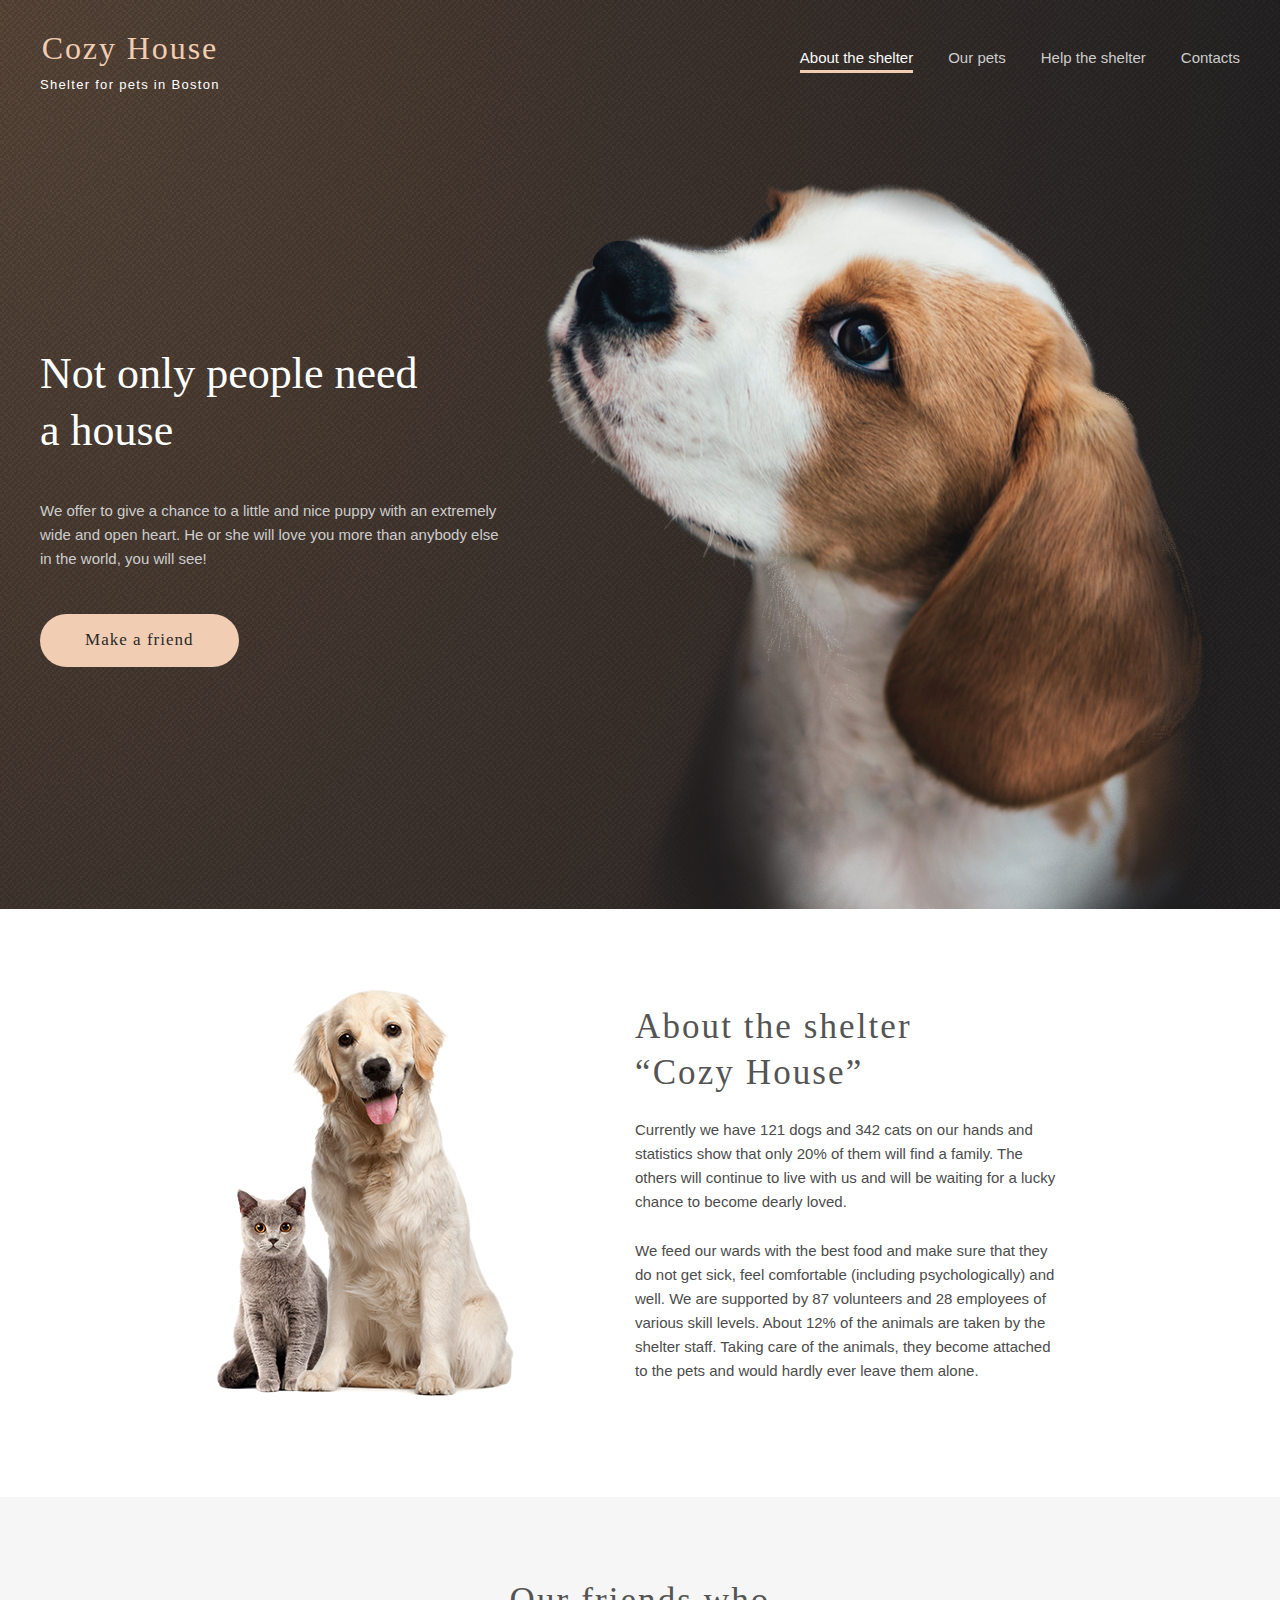
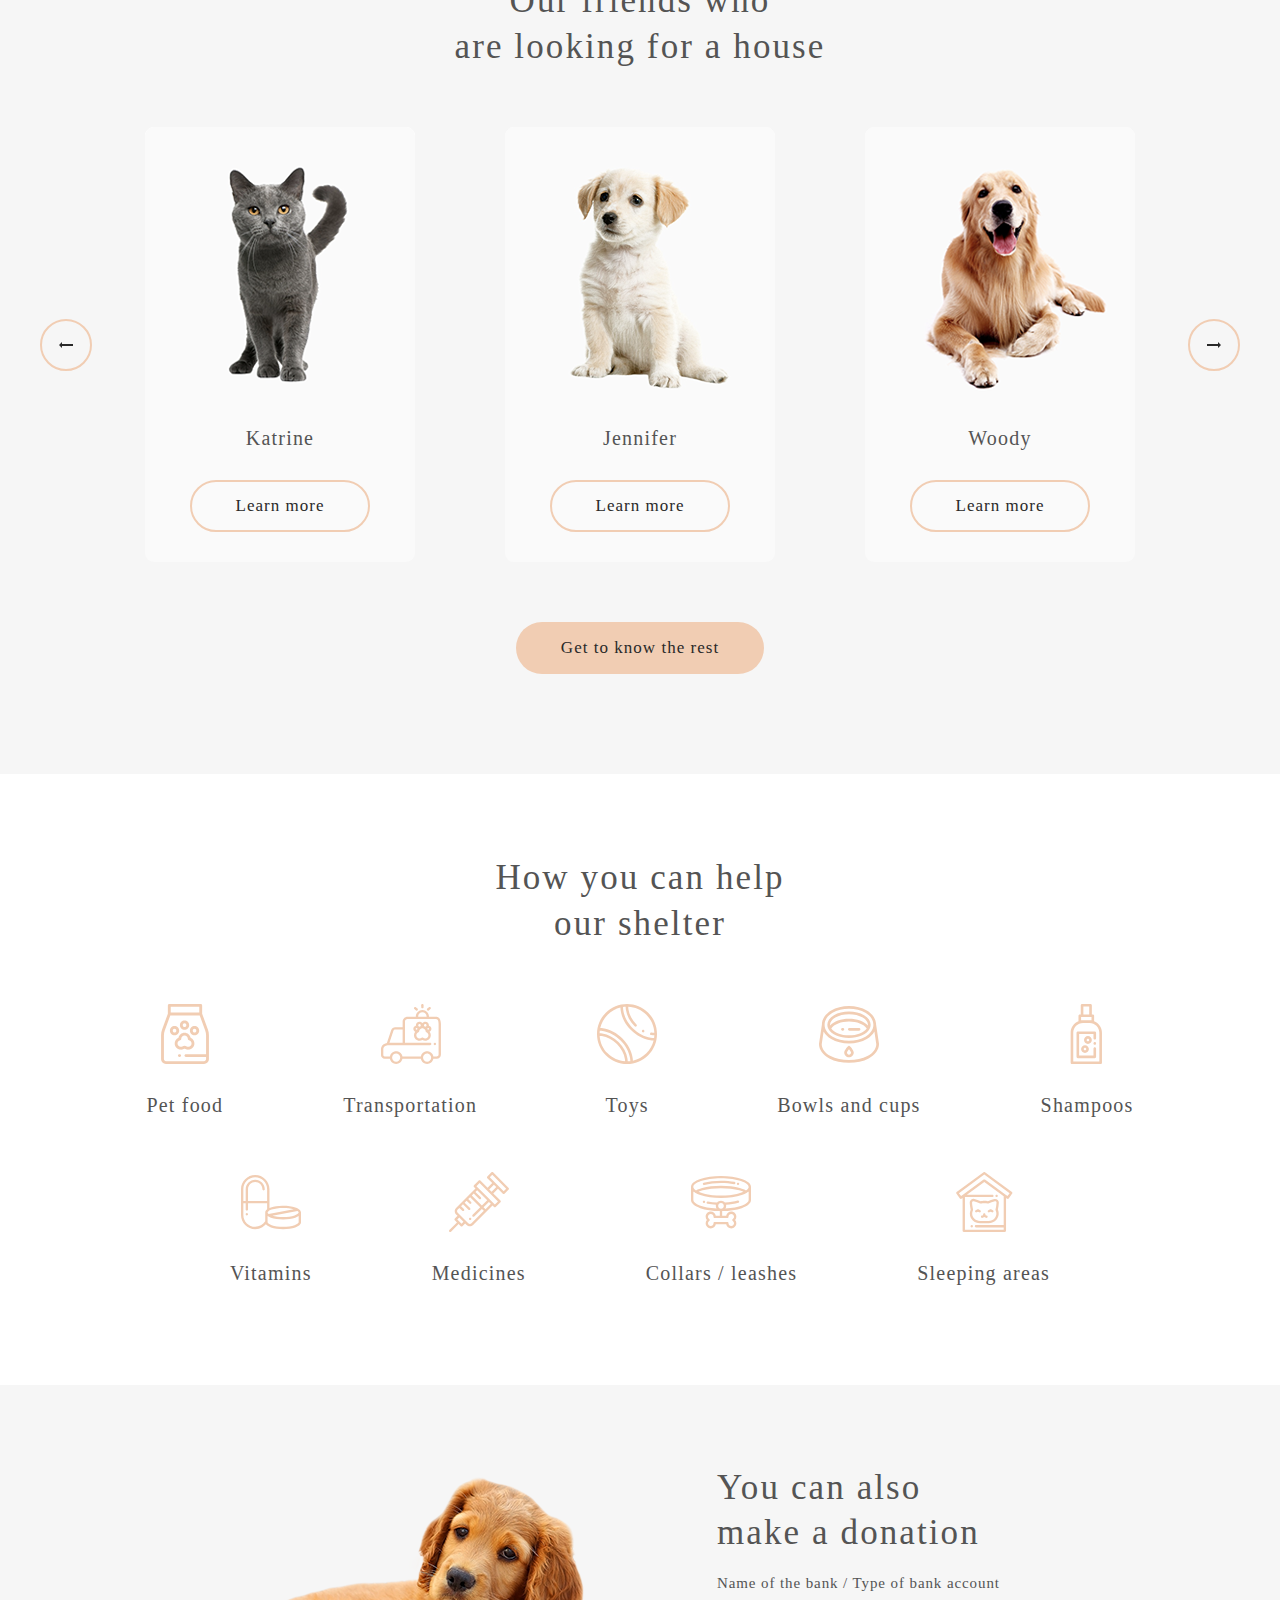
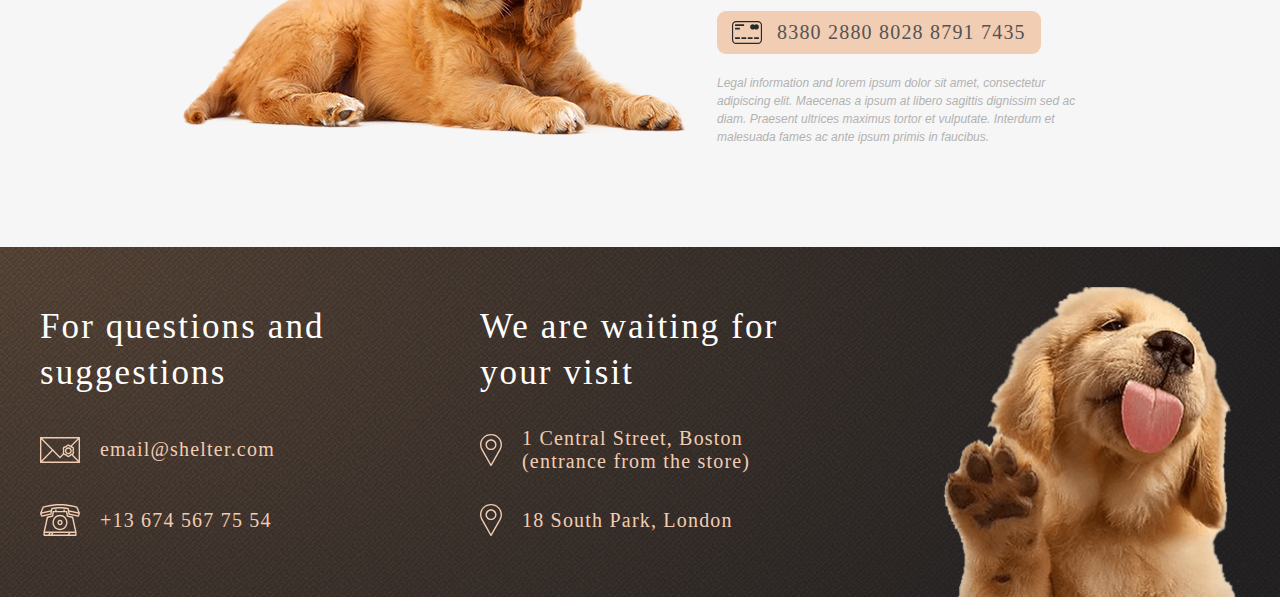
==== shelter/index.html @ cb7837c7 "feat: lay out main page" ====
<!DOCTYPE html>
<html lang="en">

<head>
  <meta charset="UTF-8">
  <meta http-equiv="X-UA-Compatible" content="IE=edge">
  <meta name="viewport" content="width=device-width, initial-scale=1.0">
  <title>Cozy House</title>
  <link rel="stylesheet" href="style.css">
</head>

<body>
  <div class="gradient-background">
    <header class="header">
      <div class="container header__container">
        <a href="#" class="logo">
          <span class="logo__wordmark">
            Cozy House
          </span>
          <span class="logo__tagline">
            Shelter for pets in Boston
          </span>
        </a>
        <div class="navigation">
          <ul class="navigation__list">
            <li class="navigation__item  navigation__item_selected">
              <a href="#" class="navigation__link">About the shelter</a>
            </li>
            <li class="navigation__item"><a href="#" class="navigation__link">Our pets</a></li>
            <li class="navigation__item"><a href="#" class="navigation__link">Help the shelter</a></li>
            <li class="navigation__item"><a href="#" class="navigation__link">Contacts</a></li>
          </ul>
        </div>
      </div>
    </header>

    <section class="not-only">
      <div class="container not-only__container">
        <div class="not-only__content">
          <h1 class="not-only__heading">
            Not only people need a house
          </h1>
          <p class="not-only__text">
            We offer to give a chance to a little and nice puppy with an extremely wide and open heart. He or she will
            love you more than anybody else in the world, you will see!
          </p>
          <a href="#" class="button-link button-link_colored not-only__button">Make a friend</a>
        </div>
        <img src="./assets/images/start-screen-puppy.png" alt="Cute puppy" class="not-only__image">
      </div>
    </section>
  </div>

  <section class="about">
    <div class="container about__container">
      <img src="./assets/images/about-pets.png" alt="Cat and Dog" class="about__image">
      <div class="about__content">
        <h2 class="about__heading">
          About the shelter “Cozy&nbsp;House”
        </h2>
        <p class="about__text">
          Currently we have 121 dogs and 342 cats on our hands and statistics show that only 20% of them will find a
          family. The others will continue to live with us and will be waiting for a lucky chance to become dearly
          loved.
        </p>
        <p class="about__text">
          We feed our wards with the best food and make sure that they do not get sick, feel comfortable (including
          psychologically) and well. We are supported by 87 volunteers and 28 employees of various skill levels. About
          12% of the animals are taken by the shelter staff. Taking care of the animals, they become attached to the
          pets and would hardly ever leave them alone.
        </p>
      </div>
    </div>
  </section>

  <section class="our-friends">
    <div class="container our-friends__container">
      <h2 class="our-friends__heading">
        Our friends who are&nbsp;looking for a house
      </h2>
      <div class="slider our-friends__slider">
        <button class="nav-button slider__button">
          <span class="nav-button__ico nav-button__ico_left-arrow"></span>
        </button>
        <div class="slider__cards-wrapper">
          <div class="ward-card slider__card">
            <img src="./assets/images/pets-katrine.png" alt="Katrine">
            <h4 class="ward-card__title">Katrine</h4>
            <a href="#" class="button-link button-link_bordered ward-card__button">Learn more</a>
          </div>
          <div class="ward-card slider__card">
            <img src="./assets/images/pets-jennifer.png" alt="Jennifer">
            <h4 class="ward-card__title">Jennifer</h4>
            <a href="#" class="button-link button-link_bordered ward-card__button">Learn more</a>
          </div>
          <div class="ward-card slider__card">
            <img src="./assets/images/pets-woody.png" alt="Woody">
            <h4 class="ward-card__title">Woody</h4>
            <a href="#" class="button-link button-link_bordered ward-card__button">Learn more</a>
          </div>
        </div>
        <button class="nav-button slider__button">
          <span class="nav-button__ico nav-button__ico_right-arrow"></span>
        </button>
      </div>
      <a href="#" class="button-link button-link_colored our-friends__button">Get to know the rest</a>
    </div>
  </section>

  <section class="help">
    <div class="container help__container">
      <h2 class="help__heading">
        How you can help our shelter
      </h2>
      <div class="help__cards-wrapper">
        <div class="help-card help__card">
          <img src="./assets/icons/icon-pet-food.svg" alt="Pet food" class="help-card__image">
          <h4 class="help-card__title">Pet food</h4>
        </div>
        <div class="help-card help__card">
          <img src="./assets/icons/icon-transportation.svg" alt="Transportation" class="help-card__image">
          <h4 class="help-card__title">Transportation</h4>
        </div>
        <div class="help-card help__card">
          <img src="./assets/icons/icon-toys.svg" alt="Toy" class="help-card__image">
          <h4 class="help-card__title">Toys</h4>
        </div>
        <div class="help-card help__card">
          <img src="./assets/icons/icon-bowls-and-cups.svg" alt="Bowl" class="help-card__image">
          <h4 class="help-card__title">Bowls and cups</h4>
        </div>
        <div class="help-card help__card">
          <img src="./assets/icons/icon-shampoos.svg" alt="Shampoo" class="help-card__image">
          <h4 class="help-card__title">Shampoos</h4>
        </div>
        <div class="help-card help__card">
          <img src="./assets/icons/icon-vitamins.svg" alt="Vitamins" class="help-card__image">
          <h4 class="help-card__title">Vitamins</h4>
        </div>
        <div class="help-card help__card">
          <img src="./assets/icons/icon-medicines.svg" alt="Medicines" class="help-card__image">
          <h4 class="help-card__title">Medicines</h4>
        </div>
        <div class="help-card help__card">
          <img src="./assets/icons/icon-collars-leashes.svg" alt="Collar" class="help-card__image">
          <h4 class="help-card__title">Collars / leashes</h4>
        </div>
        <div class="help-card help__card">
          <img src="./assets/icons/icon-sleeping-area.svg" alt="Doghouse" class="help-card__image">
          <h4 class="help-card__title">Sleeping areas</h4>
        </div>
      </div>
    </div>
  </section>

  <section class="in-addition">
    <div class="container in-addition__container">
      <img src="./assets/images/donation-dog.png" alt="Cute puppy" class="in-addition__image">
      <div class="in-addition__content">
        <h2 class="in-addition__heading">
          You can also make&nbsp;a&nbsp;donation
        </h2>
        <p class="in-addition__text">
          Name of the bank / Type of bank account
        </p>
        <div class="credit-card in-addition__card">
          <img src="./assets/icons/credit-card.svg" alt="Credit card" class="credit-card__icon">
          <span class="credit-card__number">8380 2880 8028 8791 7435</span>
        </div>
        <p class="in-addition__legal-info">
          Legal information and lorem ipsum dolor sit amet, consectetur adipiscing elit. Maecenas a ipsum at libero
          sagittis dignissim sed ac diam. Praesent ultrices maximus tortor et vulputate. Interdum et malesuada fames ac
          ante ipsum primis in faucibus.
        </p>
      </div>
    </div>
  </section>

  <footer class="footer gradient-background">
    <div class="container footer__container">
      <div class="footer__info">
        <h2 class="footer__heading">For questions and suggestions</h2>
        <a href="#" class="footer__link">
          <img src="./assets/icons/icon-email.svg" alt="Email" class="footer__icon">
          <span class="footer__link-text">
            email@shelter.com
          </span>
        </a>
        <a href="#" class="footer__link">
          <img src="./assets/icons/icon-phone.svg" alt="Phone" class="footer__icon">
          <span class="footer__link-text">
            +13 674 567 75 54
          </span>
        </a>
      </div>
      <div class="footer__info">
        <h2 class="footer__heading">We are waiting for your visit</h2>
        <a href="#" class="footer__link">
          <img src="./assets/icons/icon-marker.svg" alt="Marker" class="footer__icon">
          <span class="footer__link-text">
            1 Central Street, Boston (entrance from the store)
          </span>
        </a>
        <a href="#" class="footer__link">
          <img src="./assets/icons/icon-marker.svg" alt="Marker" class="footer__icon">
          <span class="footer__link-text">
            18 South Park, London
          </span>
        </a>
      </div>
      <img src="./assets/images/footer-puppy.png" alt="Cute puppy" class="footer__image">
    </div>
  </footer>
</body>

</html>
---- shelter/style.css ----
:root {
  --color-primary: #f1cdb3;
  --color-light-l: #f6f6f6;
  --color-light-s: #fafafa;
  --color-light-xl: #ffffff;
  --color-dark-s: #cdcdcd;
  --color-dark-m: #b2b2b2;
  --color-dark-l: #545454;
  --color-dark-xl: #4c4c4c;
  --color-dark-3xl: #292929;
}

body {
  margin: 0;
  font-family: 'Arial', sans-serif;
}

h1,
h2,
h4 {
  font-family: 'Georgia', serif;
  font-weight: 400;
}

h1 {
  font-size: 44px;
  line-height: 57.2px;
}

h2 {
  font-size: 35px;
  color: var(--color-dark-l);
  letter-spacing: 0.06em;
  line-height: 130%;
}

h4 {
  font-size: 20px;
  line-height: 23px;
  letter-spacing: 0.06em;
  color: var(--color-dark-l);
}

p {
  font-size: 15px;
  line-height: 24px;
}

.container {
  max-width: 1200px;
  margin: 0 auto;
  box-sizing: border-box;
}

.button-link {
  box-sizing: border-box;
  display: inline-block;
  padding: 15px 45px;
  font-family: 'Georgia', serif;
  font-size: 17px;
  letter-spacing: 0.06em;
  line-height: 130%;
  color: var(--color-dark-3xl);
  text-decoration: none;
  border-radius: 100px;
}

.button-link_colored {
  background-color: var(--color-primary);
}

.button-link_bordered {
  padding: 13px 43px;
  border: 2px solid var(--color-primary);
}

.nav-button {
  box-sizing: border-box;
  padding: 9px;
  background-color: transparent;
  border: 2px solid var(--color-primary);
  border-radius: 50%;
}

.nav-button__ico {
  display: block;
  width: 30px;
  height: 30px;
  background-repeat: no-repeat;
  background-position: center;
}

.nav-button__ico_left-arrow {
  background-image: url(./assets/icons/Arrow-left.svg);
}

.nav-button__ico_right-arrow {
  background-image: url(./assets/icons/Arrow-right.svg);
}

.gradient-background {
  background: url(./assets/images/noise_transparent@2x.png),
    radial-gradient(100% 215.42% at 0% 0%, #5b483a 0%, #262425 100%), #211f20;
}

/* Header */

.header {
  padding: 30px 0;
}

.header__container {
  display: flex;
  justify-content: space-between;
}

.logo {
  display: flex;
  flex-direction: column;
  align-items: center;
  text-decoration: none;
}

.logo__wordmark {
  font-family: 'Georgia', serif;
  font-size: 32px;
  color: var(--color-primary);
  letter-spacing: 0.06em;
}

.logo__tagline {
  margin-top: 10px;
  font-size: 13px;
  color: var(--color-light-xl);
  letter-spacing: 0.1em;
}

.navigation {
  font-size: 15px;
}

.navigation__list {
  display: flex;
  padding: 0;
  list-style-type: none;
}

.navigation__item {
  padding: 4px 0;
  color: var(--color-dark-s);
}

.navigation__item_selected {
  color: var(--color-light-s);
  border-bottom: 3px solid var(--color-primary);
}

.navigation__item:not(:first-child) {
  margin-left: 35px;
}

.navigation__link {
  color: inherit;
  text-decoration: none;
}

/* Not only section */

.not-only {
  padding-top: 59px;
}

.not-only__container {
  display: flex;
  justify-content: space-between;
  /* align-items: center; */
}

.not-only__heading {
  max-width: 400px;
  margin-top: 164px;
  margin-bottom: 40px;
  color: var(--color-light-xl);
}

.not-only__text {
  max-width: 460px;
  color: var(--color-dark-s);
}

.not-only__button {
  margin-top: 28px;
}

/* About section */

.about {
  padding: 80px 0 89px;
}

.about__container {
  display: flex;
  justify-content: space-between;
  /* align-items: center; */
  padding: 0 175px;
}

.about__image {
  max-height: 408px;
}

.about__content {
  max-width: 430px;
}

.about__heading {
  margin-top: 15px;
  margin-bottom: 23px;
}

.about__text {
  margin: 23px 0 25px;
  color: var(--color-dark-xl);
}

/* Our friends section */

.our-friends {
  padding: 52px 0 100px;
  background-color: var(--color-light-l);
}

.our-friends__container {
  display: flex;
  flex-direction: column;
  align-items: center;
}

.our-friends__heading {
  max-width: 400px;
  text-align: center;
}

.our-friends__slider {
  align-self: stretch;
  margin-top: 29px;
}

.our-friends__button {
  margin-top: 60px;
}

.slider {
  display: flex;
  justify-content: space-between;
  align-items: center;
}

.slider__cards-wrapper {
  display: flex;
  justify-content: space-between;
  width: 85%;
  max-width: 990px;
}

.ward-card {
  display: flex;
  flex-direction: column;
  align-items: center;
  padding-bottom: 30px;
  background-color: var(--color-light-s);
  border-radius: 9px;
}

.ward-card__title {
  margin: 30px 0;
}

/* Help section */

.help {
  padding: 52px 0 59px;
}

.help__container {
  display: flex;
  flex-direction: column;
  align-items: center;
}

.help__heading {
  max-width: 350px;
  text-align: center;
}

.help__cards-wrapper {
  display: flex;
  flex-wrap: wrap;
  justify-content: center;
  margin-top: 15px;
}

.help__card {
  margin: 14px 60px;
}

.help-card {
  display: flex;
  flex-direction: column;
  align-items: center;
}

.help-card__title {
  margin-top: 30px;
}

/* In addition section */

.in-addition {
  padding: 70px 0 89px;
  background-color: var(--color-light-l);
}

.in-addition__container {
  display: flex;
  justify-content: space-between;
  align-items: center;
  justify-content: center;
  /* padding: 0 150px; */
}

.in-addition__content {
  max-width: 380px;
  margin-left: 29px;
}

.in-addition__heading {
  margin-top: 10px;
  margin-bottom: 19px;
}

.in-addition__text {
  font-family: 'Georgia', serif;
  line-height: 110%;
  letter-spacing: 0.06em;
  color: var(--color-dark-l);
}

.in-addition__card {
  margin-top: 5px;
}

.in-addition__legal-info {
  margin-top: 20px;
  font-style: italic;
  font-size: 12px;
  line-height: 18px; /* or 150% */
  color: var(--color-dark-m);
}

.credit-card {
  display: inline-flex;
  padding: 10px 15px;
  border-radius: 9px;
  background-color: var(--color-primary);
}

.credit-card__number {
  margin-left: 15px;
  font-family: 'Georgia', serif;
  font-size: 20px;
  line-height: 115%;
  letter-spacing: 0.06em;
  color: var(--color-dark-l);
}

/* Footer */

.footer {
  padding-top: 40px;
}

.footer__container {
  display: flex;
  justify-content: space-between;
}

.footer__info {
  display: flex;
  flex-direction: column;
  justify-content: space-between;
  margin-top: 17px;
  max-width: 300px;
  height: 232px;
}

.footer__heading {
  margin-top: 0px;
  margin-bottom: 0px;
  color: var(--color-light-xl);
}

.footer__link {
  display: flex;
  align-items: center;
  text-decoration: none;
}

.footer__link-text {
  margin-left: 20px;
  font-family: 'Georgia', serif;
  font-size: 20px;
  line-height: 115%;
  letter-spacing: 0.06em;
  color: var(--color-primary);
}

.footer__image {
  margin-left: 20px;
}
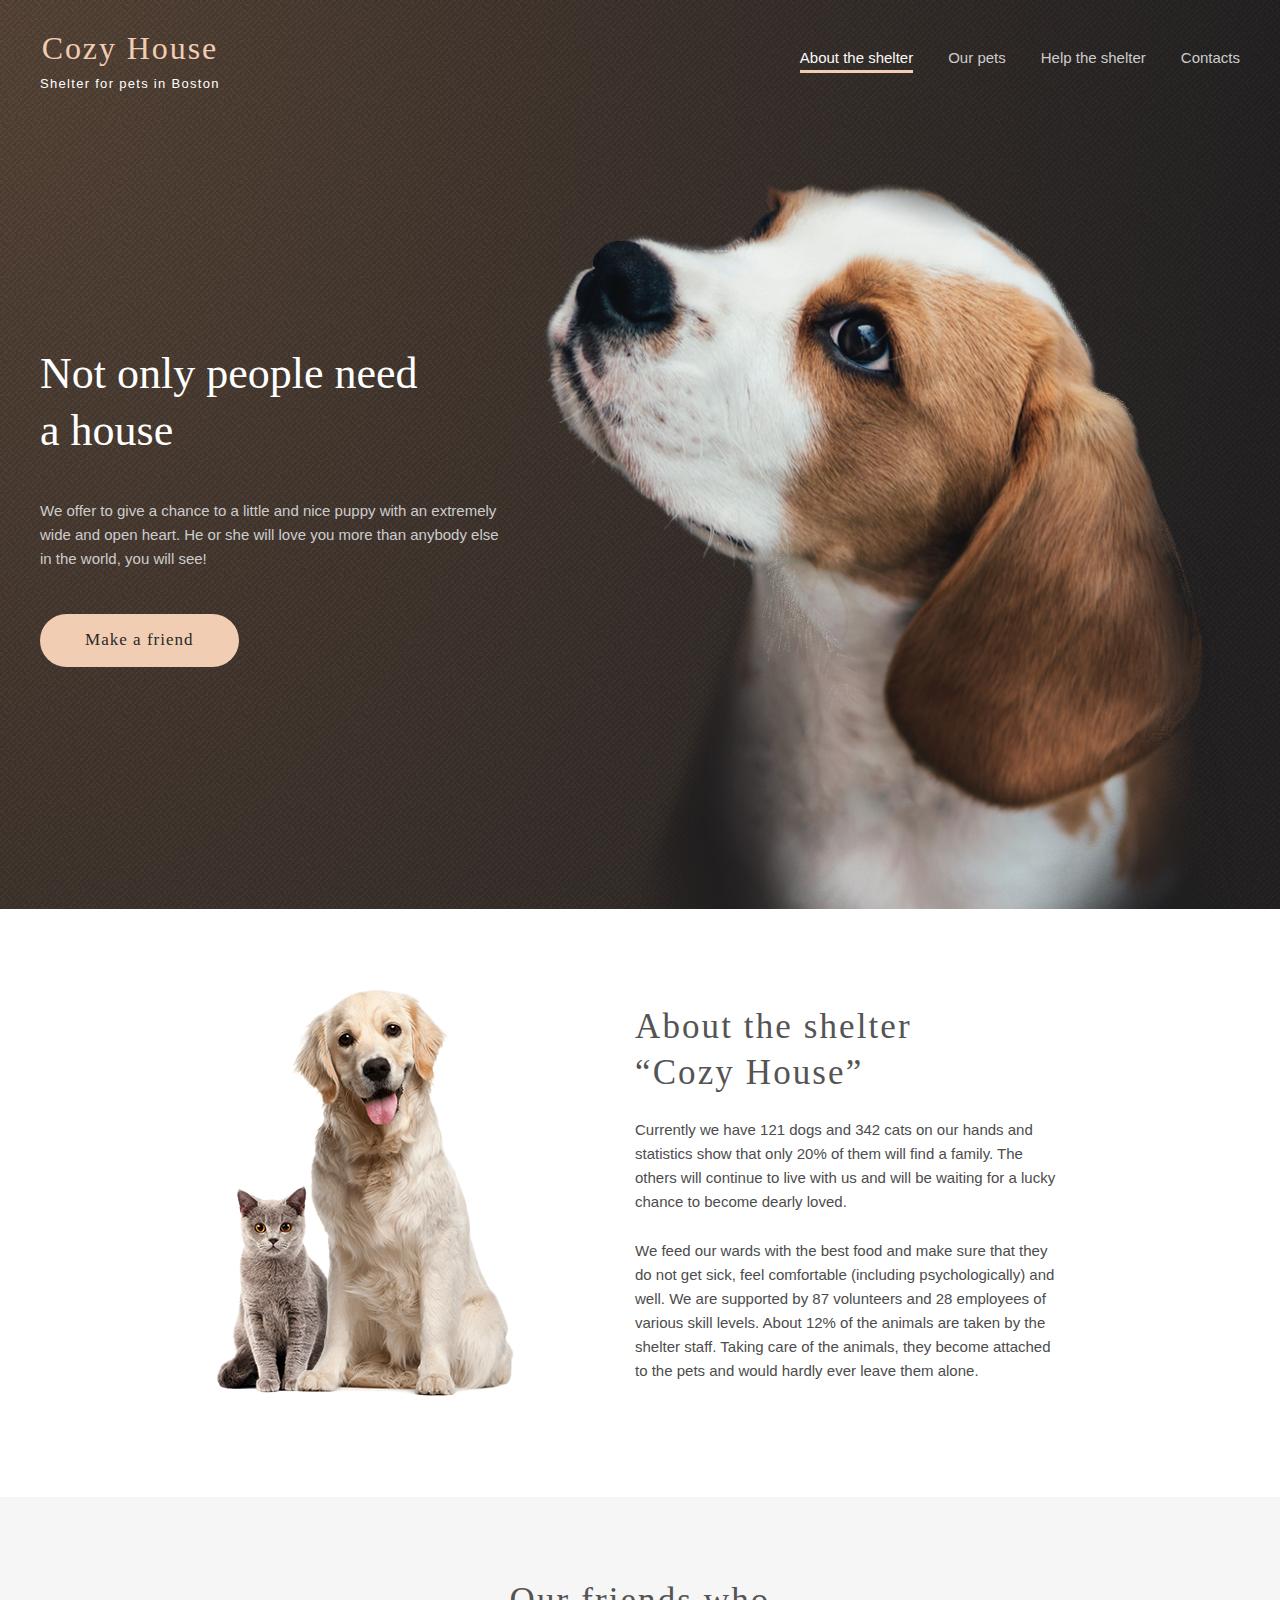
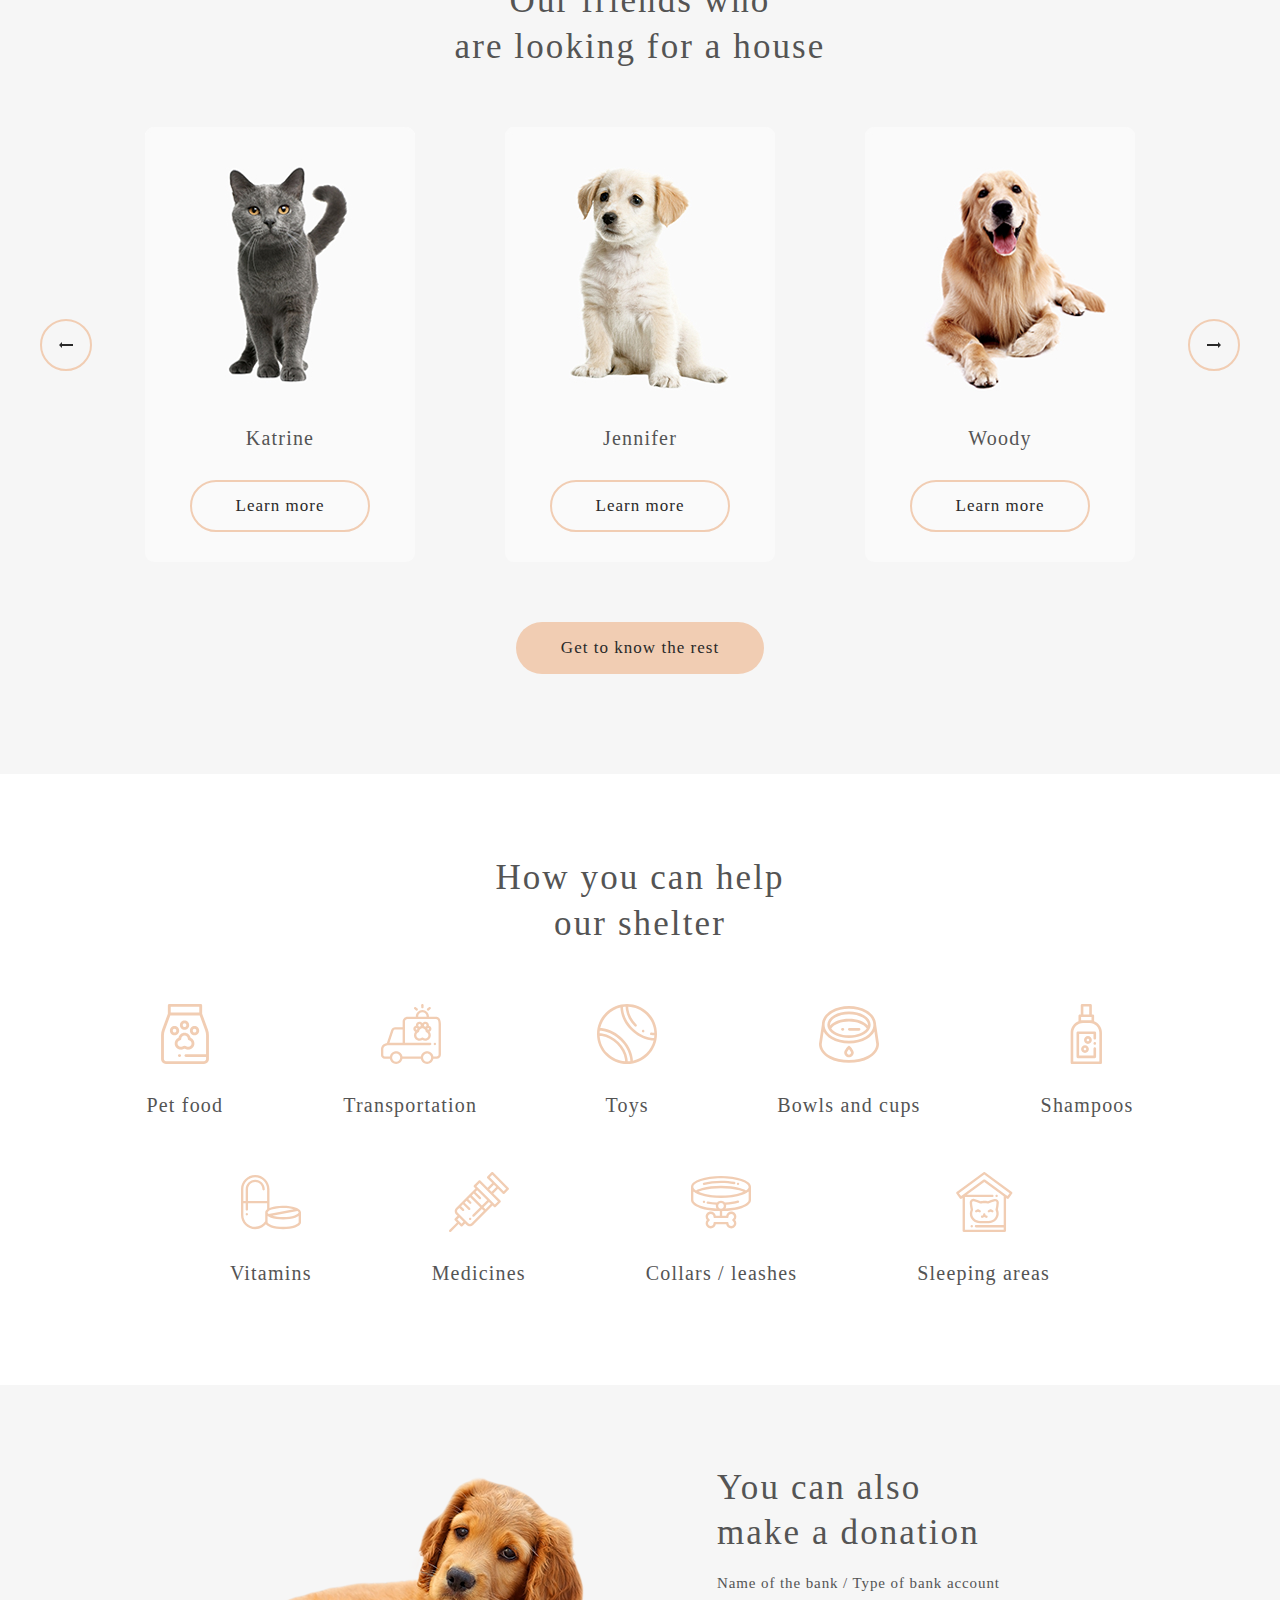
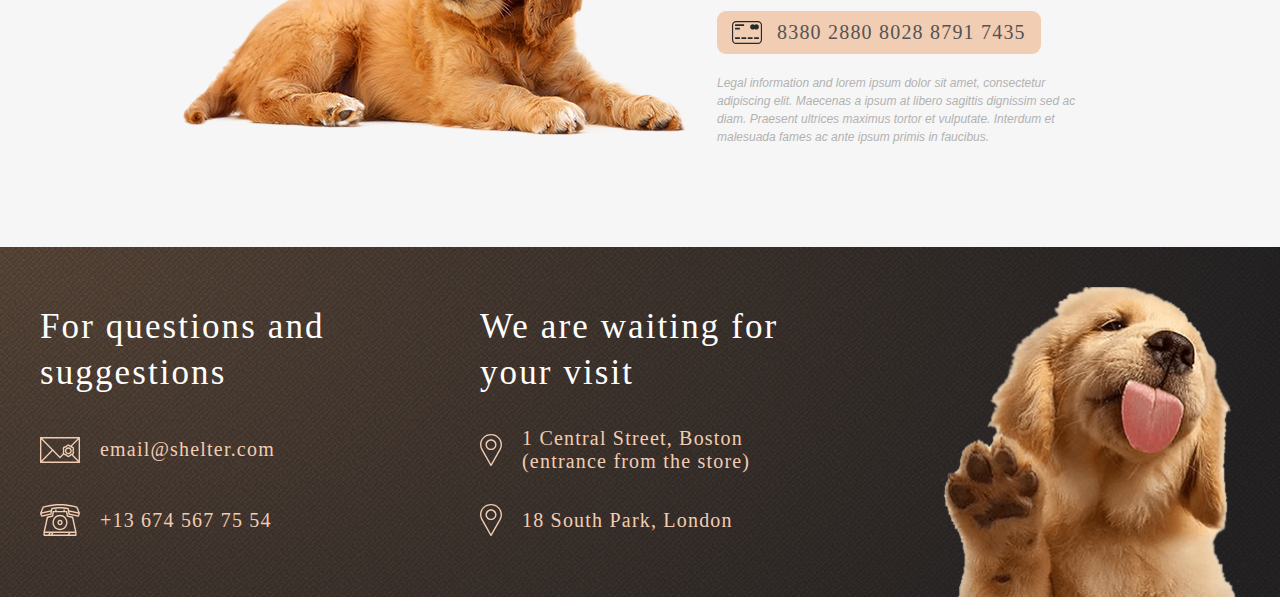
==== commit 6afee390: "feat: lay out pets page" ====
--- a/shelter/index.html
+++ b/shelter/index.html
@@ -23,7 +23,7 @@
         </a>
         <div class="navigation">
           <ul class="navigation__list">
-            <li class="navigation__item  navigation__item_selected">
+            <li class="navigation__item navigation__item_selected">
               <a href="#" class="navigation__link">About the shelter</a>
             </li>
             <li class="navigation__item"><a href="#" class="navigation__link">Our pets</a></li>
@@ -84,17 +84,17 @@
         </button>
         <div class="slider__cards-wrapper">
           <div class="ward-card slider__card">
-            <img src="./assets/images/pets-katrine.png" alt="Katrine">
+            <img src="./assets/images/pets-katrine.jpg" alt="Katrine">
             <h4 class="ward-card__title">Katrine</h4>
             <a href="#" class="button-link button-link_bordered ward-card__button">Learn more</a>
           </div>
           <div class="ward-card slider__card">
-            <img src="./assets/images/pets-jennifer.png" alt="Jennifer">
+            <img src="./assets/images/pets-jennifer.jpg" alt="Jennifer">
             <h4 class="ward-card__title">Jennifer</h4>
             <a href="#" class="button-link button-link_bordered ward-card__button">Learn more</a>
           </div>
           <div class="ward-card slider__card">
-            <img src="./assets/images/pets-woody.png" alt="Woody">
+            <img src="./assets/images/pets-woody.jpg" alt="Woody">
             <h4 class="ward-card__title">Woody</h4>
             <a href="#" class="button-link button-link_bordered ward-card__button">Learn more</a>
           </div>
--- a/shelter/style.css
+++ b/shelter/style.css
@@ -76,10 +76,22 @@
 
 .nav-button {
   box-sizing: border-box;
-  padding: 9px;
+  display: flex;
+  align-items: center;
+  justify-content: center;
+  width: 52px;
+  height: 52px;
+  font-family: 'Georgia', serif;
+  font-size: 20px;
+  color: var(--color-dark-3xl);
   background-color: transparent;
   border: 2px solid var(--color-primary);
   border-radius: 50%;
+}
+
+.nav-button_disabled {
+  color: var(--color-dark-s);
+  border-color: var(--color-dark-s);
 }
 
 .nav-button__ico {
@@ -119,24 +131,41 @@
   flex-direction: column;
   align-items: center;
   text-decoration: none;
+
+  --color-wordmark: var(--color-primary);
+  --color-tagline: var(--color-light-xl);
+}
+
+.logo_dark {
+  --color-wordmark: var(--color-dark-l);
+  --color-tagline: var(--color-dark-3xl);
 }
 
 .logo__wordmark {
   font-family: 'Georgia', serif;
   font-size: 32px;
-  color: var(--color-primary);
+  color: var(--color-wordmark);
   letter-spacing: 0.06em;
 }
 
 .logo__tagline {
-  margin-top: 10px;
+  margin-top: 9px;
   font-size: 13px;
-  color: var(--color-light-xl);
+  color: var(--color-tagline);
   letter-spacing: 0.1em;
 }
 
 .navigation {
   font-size: 15px;
+  --color-link: var(--color-dark-s);
+  --color-selected: var(--color-light-s);
+  --color-border: var(--color-primary);
+}
+
+.navigation_dark {
+  --color-link: var(--color-dark-l);
+  --color-selected: var(--color-dark-3xl);
+  --color-border: var(--color-primary);
 }
 
 .navigation__list {
@@ -147,12 +176,12 @@
 
 .navigation__item {
   padding: 4px 0;
-  color: var(--color-dark-s);
+  color: var(--color-link);
 }
 
 .navigation__item_selected {
-  color: var(--color-light-s);
-  border-bottom: 3px solid var(--color-primary);
+  color: var(--color-selected);
+  border-bottom: 3px solid var(--color-border);
 }
 
 .navigation__item:not(:first-child) {
@@ -167,7 +196,7 @@
 /* Not only section */
 
 .not-only {
-  padding-top: 59px;
+  padding-top: 60px;
 }
 
 .not-only__container {
@@ -246,6 +275,10 @@
   margin-top: 29px;
 }
 
+.our-friends__pagination {
+  margin-top: 29px;
+}
+
 .our-friends__button {
   margin-top: 60px;
 }
@@ -261,6 +294,46 @@
   justify-content: space-between;
   width: 85%;
   max-width: 990px;
+}
+
+.pagination {
+  display: flex;
+  flex-direction: column;
+  justify-content: space-between;
+  align-items: center;
+}
+
+.pagination__cards-wrapper {
+  display: flex;
+  flex-wrap: wrap;
+  justify-content: space-between;
+}
+
+.pagination__card {
+  margin-bottom: 30px;
+}
+
+.pagination__navigation {
+  display: flex;
+  align-items: center;
+  margin-top: 30px;
+}
+
+.pagination__button {
+  margin: 0 10px;
+}
+
+.pagination__page-number {
+  display: flex;
+  align-items: center;
+  justify-content: center;
+  margin: 0 10px;
+  width: 52px;
+  height: 52px;
+  font-family: 'Georgia', serif;
+  font-size: 20px;
+  background-color: var(--color-primary);
+  border-radius: 50%;
 }
 
 .ward-card {
@@ -270,6 +343,7 @@
   padding-bottom: 30px;
   background-color: var(--color-light-s);
   border-radius: 9px;
+  overflow: hidden;
 }
 
 .ward-card__title {
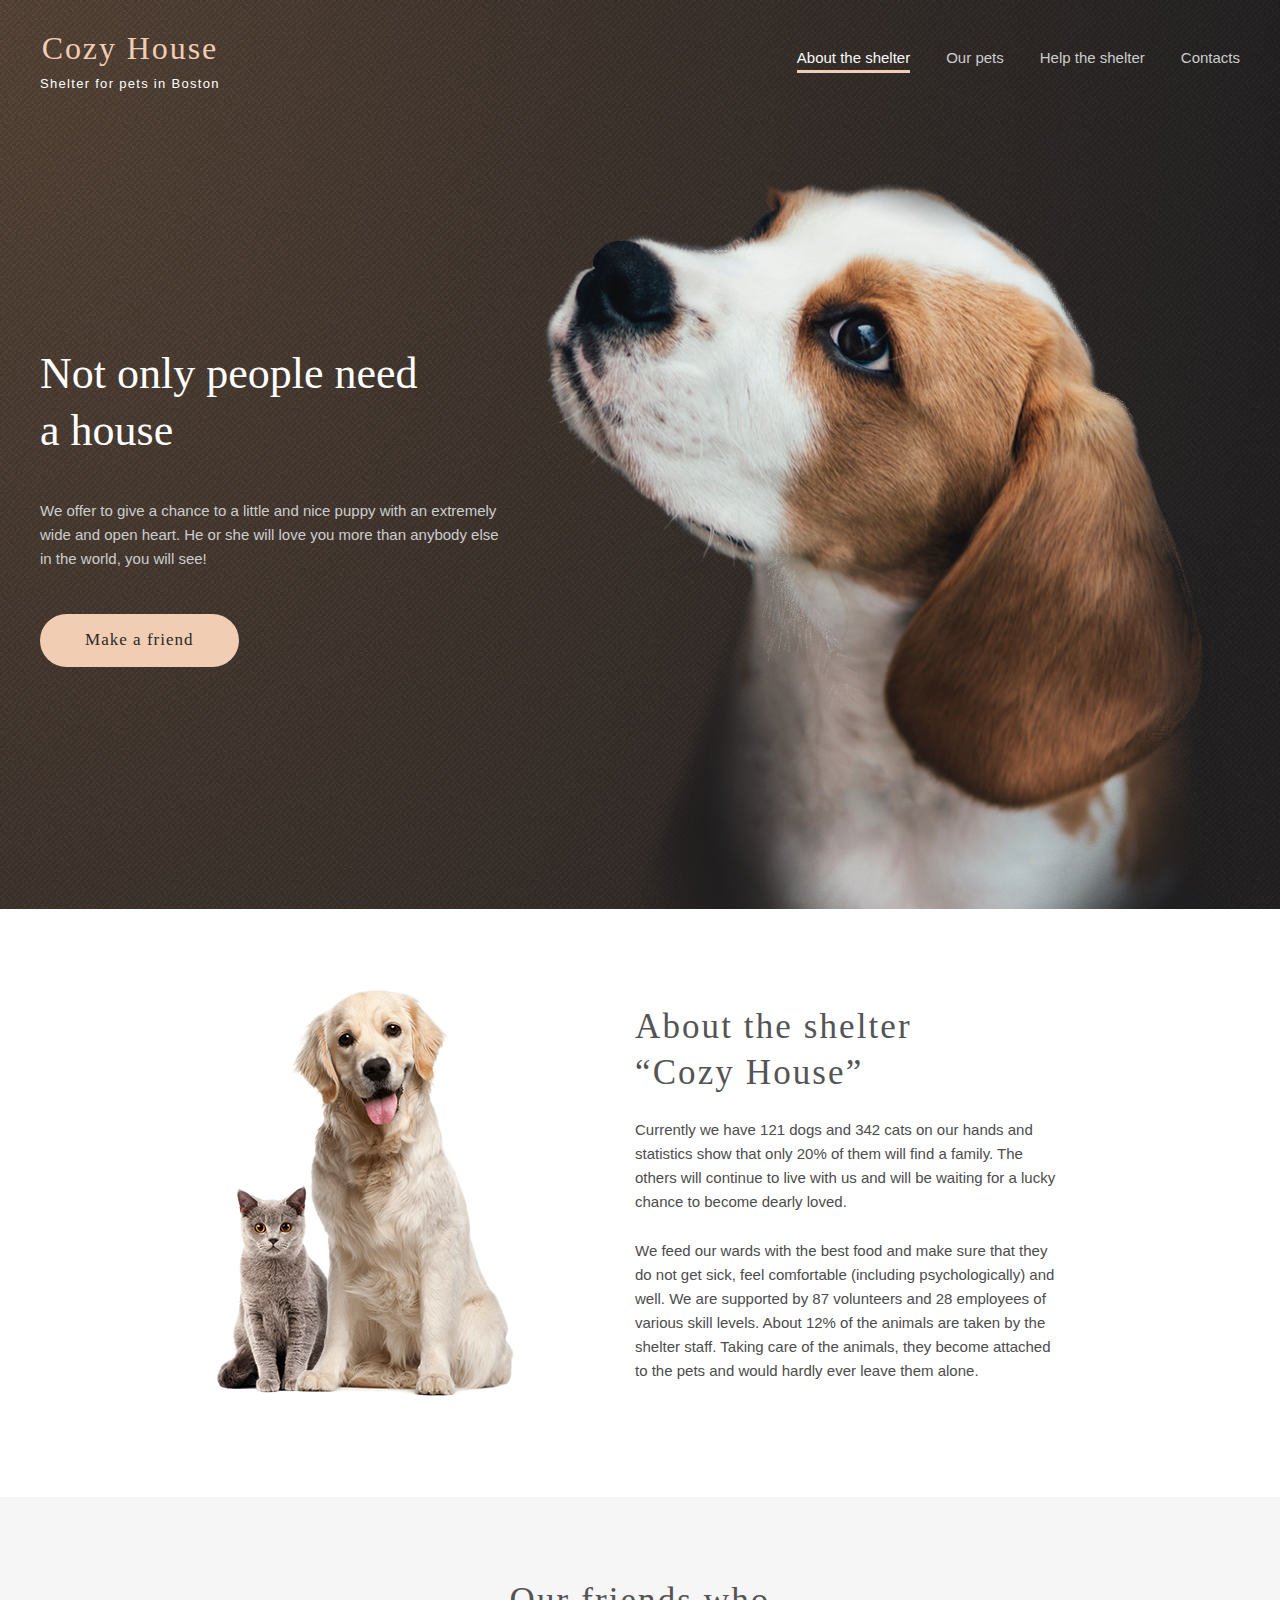
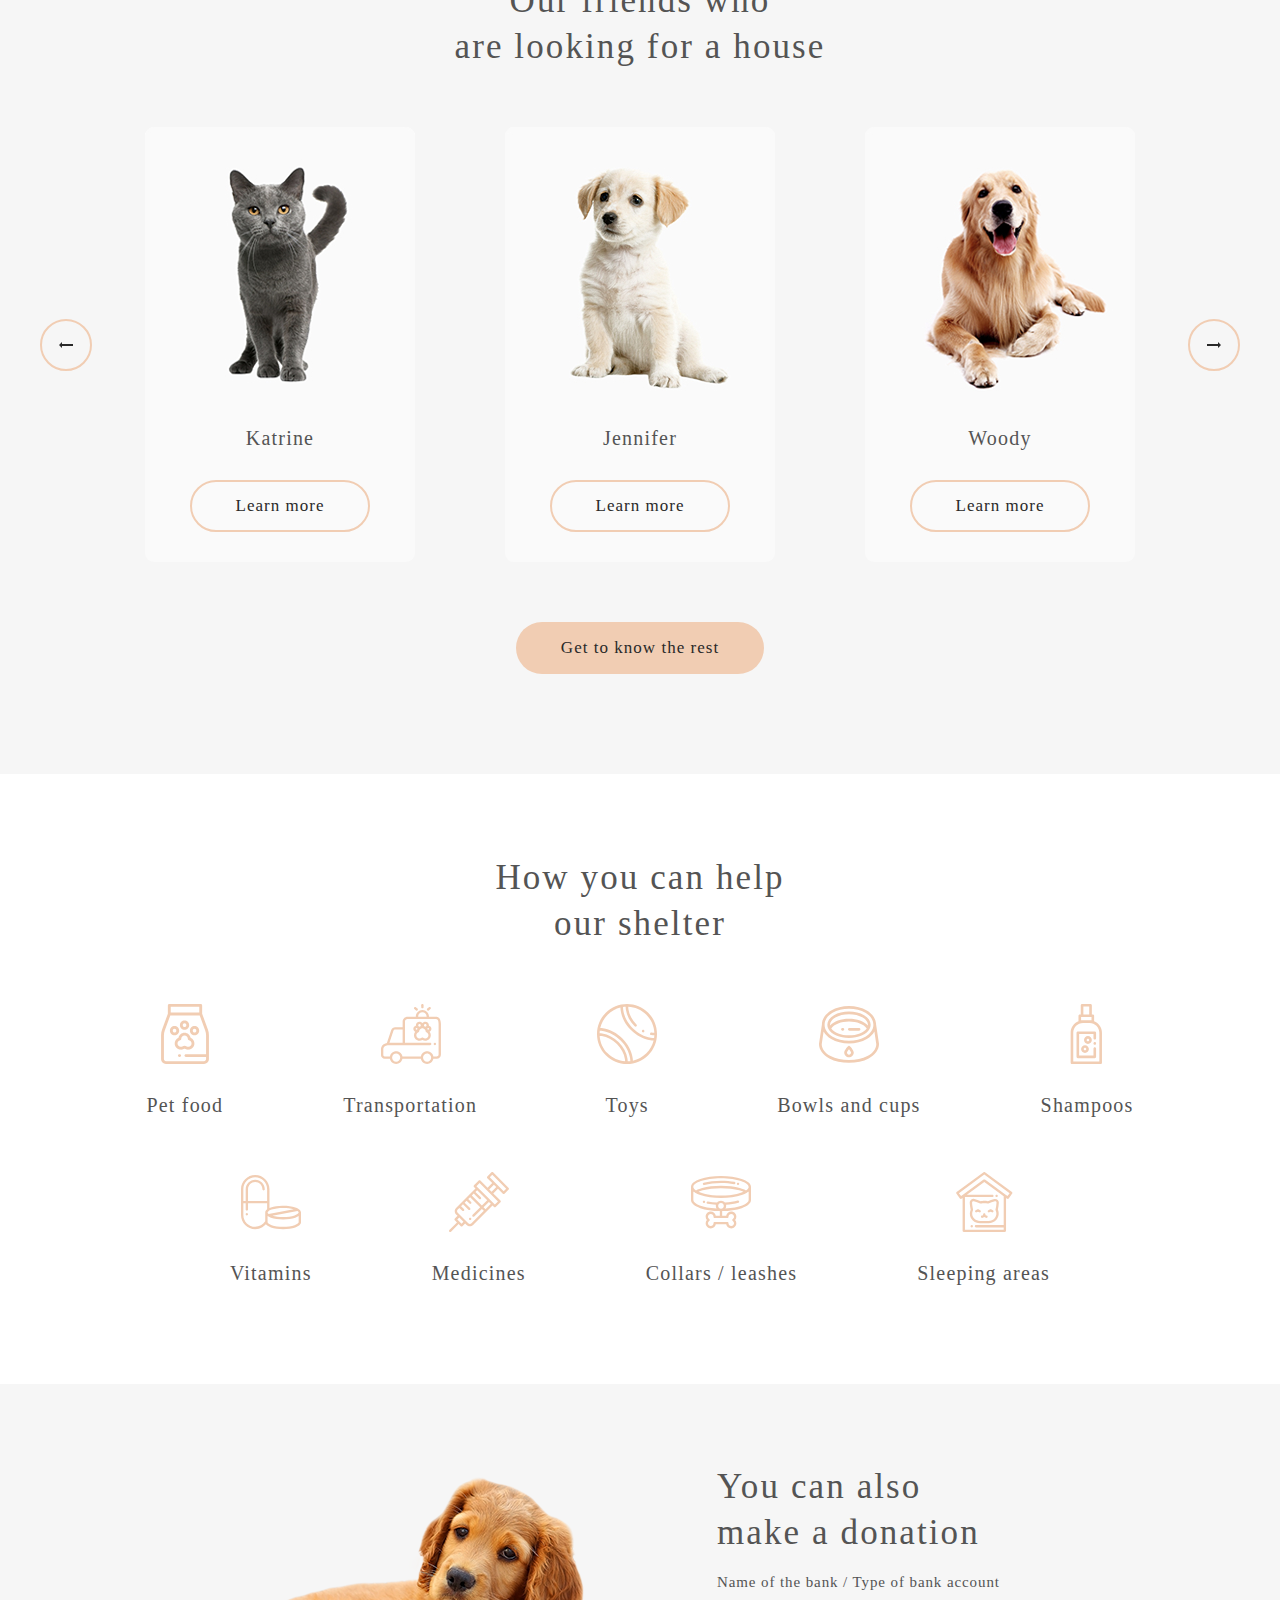
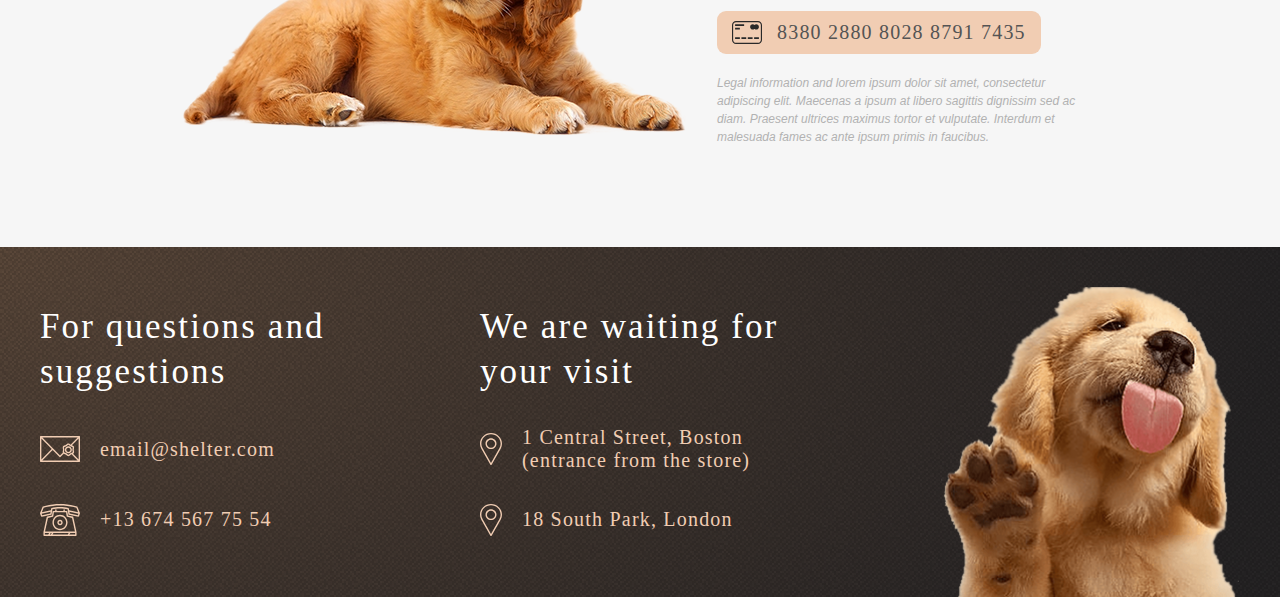
==== commit 4e3e6d7b: "feat: implement links and hover effects" ====
--- a/shelter/index.html
+++ b/shelter/index.html
@@ -7,6 +7,7 @@
   <meta name="viewport" content="width=device-width, initial-scale=1.0">
   <title>Cozy House</title>
   <link rel="stylesheet" href="style.css">
+  <link rel="shortcut icon" href="./assets/icons/icons8-dog-sit-32.png" type="image/x-icon">
 </head>
 
 <body>
@@ -14,21 +15,21 @@
     <header class="header">
       <div class="container header__container">
         <a href="#" class="logo">
-          <span class="logo__wordmark">
+          <h1 class="logo__wordmark">
             Cozy House
-          </span>
-          <span class="logo__tagline">
+          </h1>
+          <p class="logo__tagline">
             Shelter for pets in Boston
-          </span>
+          </p>
         </a>
         <div class="navigation">
           <ul class="navigation__list">
             <li class="navigation__item navigation__item_selected">
               <a href="#" class="navigation__link">About the shelter</a>
             </li>
-            <li class="navigation__item"><a href="#" class="navigation__link">Our pets</a></li>
-            <li class="navigation__item"><a href="#" class="navigation__link">Help the shelter</a></li>
-            <li class="navigation__item"><a href="#" class="navigation__link">Contacts</a></li>
+            <li class="navigation__item"><a href="./pets.html" class="navigation__link">Our pets</a></li>
+            <li class="navigation__item"><a href="#help" class="navigation__link">Help the shelter</a></li>
+            <li class="navigation__item"><a href="#footer" class="navigation__link">Contacts</a></li>
           </ul>
         </div>
       </div>
@@ -37,14 +38,14 @@
     <section class="not-only">
       <div class="container not-only__container">
         <div class="not-only__content">
-          <h1 class="not-only__heading">
+          <h2 class="not-only__heading">
             Not only people need a house
-          </h1>
+          </h2>
           <p class="not-only__text">
             We offer to give a chance to a little and nice puppy with an extremely wide and open heart. He or she will
             love you more than anybody else in the world, you will see!
           </p>
-          <a href="#" class="button-link button-link_colored not-only__button">Make a friend</a>
+          <a href="#our-friends" class="button-link button-link_colored not-only__button">Make a friend</a>
         </div>
         <img src="./assets/images/start-screen-puppy.png" alt="Cute puppy" class="not-only__image">
       </div>
@@ -55,9 +56,9 @@
     <div class="container about__container">
       <img src="./assets/images/about-pets.png" alt="Cat and Dog" class="about__image">
       <div class="about__content">
-        <h2 class="about__heading">
+        <h3 class="about__heading">
           About the shelter “Cozy&nbsp;House”
-        </h2>
+        </h3>
         <p class="about__text">
           Currently we have 121 dogs and 342 cats on our hands and statistics show that only 20% of them will find a
           family. The others will continue to live with us and will be waiting for a lucky chance to become dearly
@@ -73,11 +74,11 @@
     </div>
   </section>
 
-  <section class="our-friends">
+  <section id="our-friends" class="our-friends">
     <div class="container our-friends__container">
-      <h2 class="our-friends__heading">
+      <h3 class="our-friends__heading">
         Our friends who are&nbsp;looking for a house
-      </h2>
+      </h3>
       <div class="slider our-friends__slider">
         <button class="nav-button slider__button">
           <span class="nav-button__ico nav-button__ico_left-arrow"></span>
@@ -86,32 +87,32 @@
           <div class="ward-card slider__card">
             <img src="./assets/images/pets-katrine.jpg" alt="Katrine">
             <h4 class="ward-card__title">Katrine</h4>
-            <a href="#" class="button-link button-link_bordered ward-card__button">Learn more</a>
+            <a href="#no_scroll" class="button-link button-link_bordered ward-card__button">Learn more</a>
           </div>
           <div class="ward-card slider__card">
             <img src="./assets/images/pets-jennifer.jpg" alt="Jennifer">
             <h4 class="ward-card__title">Jennifer</h4>
-            <a href="#" class="button-link button-link_bordered ward-card__button">Learn more</a>
+            <a href="#no_scroll" class="button-link button-link_bordered ward-card__button">Learn more</a>
           </div>
           <div class="ward-card slider__card">
             <img src="./assets/images/pets-woody.jpg" alt="Woody">
             <h4 class="ward-card__title">Woody</h4>
-            <a href="#" class="button-link button-link_bordered ward-card__button">Learn more</a>
+            <a href="#no_scroll" class="button-link button-link_bordered ward-card__button">Learn more</a>
           </div>
         </div>
         <button class="nav-button slider__button">
           <span class="nav-button__ico nav-button__ico_right-arrow"></span>
         </button>
       </div>
-      <a href="#" class="button-link button-link_colored our-friends__button">Get to know the rest</a>
-    </div>
-  </section>
-
-  <section class="help">
+      <a href="./pets.html" class="button-link button-link_colored our-friends__button">Get to know the rest</a>
+    </div>
+  </section>
+
+  <section id="help" class="help">
     <div class="container help__container">
-      <h2 class="help__heading">
+      <h3 class="help__heading">
         How you can help our shelter
-      </h2>
+      </h3>
       <div class="help__cards-wrapper">
         <div class="help-card help__card">
           <img src="./assets/icons/icon-pet-food.svg" alt="Pet food" class="help-card__image">
@@ -157,15 +158,17 @@
     <div class="container in-addition__container">
       <img src="./assets/images/donation-dog.png" alt="Cute puppy" class="in-addition__image">
       <div class="in-addition__content">
-        <h2 class="in-addition__heading">
+        <h3 class="in-addition__heading">
           You can also make&nbsp;a&nbsp;donation
-        </h2>
+        </h3>
         <p class="in-addition__text">
           Name of the bank / Type of bank account
         </p>
         <div class="credit-card in-addition__card">
           <img src="./assets/icons/credit-card.svg" alt="Credit card" class="credit-card__icon">
-          <span class="credit-card__number">8380 2880 8028 8791 7435</span>
+          <a href="#no_scroll" class="credit-card__link">
+            <span class="credit-card__number">8380 2880 8028 8791 7435</span>
+          </a>
         </div>
         <p class="in-addition__legal-info">
           Legal information and lorem ipsum dolor sit amet, consectetur adipiscing elit. Maecenas a ipsum at libero
@@ -176,17 +179,17 @@
     </div>
   </section>
 
-  <footer class="footer gradient-background">
+  <footer id="footer" class="footer gradient-background">
     <div class="container footer__container">
       <div class="footer__info">
-        <h2 class="footer__heading">For questions and suggestions</h2>
-        <a href="#" class="footer__link">
+        <h3 class="footer__heading">For questions and suggestions</h3>
+        <a href="mailto:email@shelter.com" class="footer__link">
           <img src="./assets/icons/icon-email.svg" alt="Email" class="footer__icon">
           <span class="footer__link-text">
             email@shelter.com
           </span>
         </a>
-        <a href="#" class="footer__link">
+        <a href="tel:+136745677554" class="footer__link">
           <img src="./assets/icons/icon-phone.svg" alt="Phone" class="footer__icon">
           <span class="footer__link-text">
             +13 674 567 75 54
@@ -194,14 +197,14 @@
         </a>
       </div>
       <div class="footer__info">
-        <h2 class="footer__heading">We are waiting for your visit</h2>
-        <a href="#" class="footer__link">
+        <h3 class="footer__heading">We are waiting for your visit</h3>
+        <a href="https://goo.gl/maps/gy8P9BCY2UwmZDDb7" class="footer__link" target="_blank">
           <img src="./assets/icons/icon-marker.svg" alt="Marker" class="footer__icon">
           <span class="footer__link-text">
             1 Central Street, Boston (entrance from the store)
           </span>
         </a>
-        <a href="#" class="footer__link">
+        <a href="https://goo.gl/maps/VkAk78qFW5BNwgne6" class="footer__link" target="_blank">
           <img src="./assets/icons/icon-marker.svg" alt="Marker" class="footer__icon">
           <span class="footer__link-text">
             18 South Park, London
--- a/shelter/style.css
+++ b/shelter/style.css
@@ -1,5 +1,8 @@
 :root {
+  scroll-behavior: smooth;
+
   --color-primary: #f1cdb3;
+  --color-primary-light: #fddcc4;
   --color-light-l: #f6f6f6;
   --color-light-s: #fafafa;
   --color-light-xl: #ffffff;
@@ -17,17 +20,18 @@
 
 h1,
 h2,
+h3,
 h4 {
   font-family: 'Georgia', serif;
   font-weight: 400;
 }
 
-h1 {
+h2 {
   font-size: 44px;
   line-height: 57.2px;
 }
 
-h2 {
+h3 {
   font-size: 35px;
   color: var(--color-dark-l);
   letter-spacing: 0.06em;
@@ -47,7 +51,10 @@
 }
 
 .container {
-  max-width: 1200px;
+  box-sizing: content-box;
+  max-width: 1280px;
+  min-width: 1280px;
+  padding: 0 40px;
   margin: 0 auto;
   box-sizing: border-box;
 }
@@ -63,6 +70,12 @@
   color: var(--color-dark-3xl);
   text-decoration: none;
   border-radius: 100px;
+  transition: all 0.3s;
+}
+
+.button-link:hover {
+  border-color: var(--color-primary-light);
+  background-color: var(--color-primary-light);
 }
 
 .button-link_colored {
@@ -87,10 +100,33 @@
   background-color: transparent;
   border: 2px solid var(--color-primary);
   border-radius: 50%;
+  cursor: pointer;
+  transition: all 0.3s;
+}
+
+.nav-button:hover {
+  background-color: var(--color-primary-light);
+  border-color: var(--color-primary-light);
+}
+
+.nav-button:active {
+  background-color: var(--color-primary);
+  border-color: var(--color-primary);
+  transition-duration: 0.1s;
 }
 
 .nav-button_disabled {
   color: var(--color-dark-s);
+  border-color: var(--color-dark-s);
+  cursor: default;
+}
+
+.nav-button_colored {
+  background-color: var(--color-primary);
+}
+
+.nav-button_disabled:hover {
+  background-color: transparent;
   border-color: var(--color-dark-s);
 }
 
@@ -133,24 +169,34 @@
   text-decoration: none;
 
   --color-wordmark: var(--color-primary);
+  --color-hover: var(--color-primary-light);
   --color-tagline: var(--color-light-xl);
 }
 
 .logo_dark {
   --color-wordmark: var(--color-dark-l);
+  --color-hover: var(--color-dark-m);
   --color-tagline: var(--color-dark-3xl);
 }
 
 .logo__wordmark {
-  font-family: 'Georgia', serif;
+  margin: 0;
   font-size: 32px;
+  /* line-height: normal; */
   color: var(--color-wordmark);
   letter-spacing: 0.06em;
+  transition: all 0.3s;
+}
+
+.logo:hover > .logo__wordmark {
+  color: var(--color-hover);
 }
 
 .logo__tagline {
   margin-top: 9px;
+  margin-bottom: 0;
   font-size: 13px;
+  line-height: normal;
   color: var(--color-tagline);
   letter-spacing: 0.1em;
 }
@@ -158,12 +204,14 @@
 .navigation {
   font-size: 15px;
   --color-link: var(--color-dark-s);
+  --color-hover: var(--color-light-s);
   --color-selected: var(--color-light-s);
   --color-border: var(--color-primary);
 }
 
 .navigation_dark {
   --color-link: var(--color-dark-l);
+  --color-hover: var(--color-dark-3xl);
   --color-selected: var(--color-dark-3xl);
   --color-border: var(--color-primary);
 }
@@ -177,20 +225,33 @@
 .navigation__item {
   padding: 4px 0;
   color: var(--color-link);
+  transition: all 0.3s;
+  cursor: pointer;
+}
+
+.navigation__item:hover {
+  color: var(--color-hover);
+}
+
+.navigation__item:active {
+  border-bottom: 3px solid var(--color-border);
+  transition-duration: 0.1s;
 }
 
 .navigation__item_selected {
   color: var(--color-selected);
   border-bottom: 3px solid var(--color-border);
+  cursor: default;
 }
 
 .navigation__item:not(:first-child) {
-  margin-left: 35px;
+  margin-left: 36px;
 }
 
 .navigation__link {
   color: inherit;
   text-decoration: none;
+  cursor: inherit;
 }
 
 /* Not only section */
@@ -229,9 +290,9 @@
 
 .about__container {
   display: flex;
-  justify-content: space-between;
+  justify-content: center;
   /* align-items: center; */
-  padding: 0 175px;
+  /* padding: 0 175px; */
 }
 
 .about__image {
@@ -240,6 +301,7 @@
 
 .about__content {
   max-width: 430px;
+  margin-left: 120px;
 }
 
 .about__heading {
@@ -267,16 +329,21 @@
 
 .our-friends__heading {
   max-width: 400px;
+  margin-top: 29px;
+  font-size: 35px;
+  letter-spacing: 0.06em;
+  line-height: 130%;
+  color: var(--color-dark-l);
   text-align: center;
 }
 
 .our-friends__slider {
   align-self: stretch;
-  margin-top: 29px;
+  margin-top: 23px;
 }
 
 .our-friends__pagination {
-  margin-top: 29px;
+  margin-top: 23px;
 }
 
 .our-friends__button {
@@ -321,19 +388,6 @@
 
 .pagination__button {
   margin: 0 10px;
-}
-
-.pagination__page-number {
-  display: flex;
-  align-items: center;
-  justify-content: center;
-  margin: 0 10px;
-  width: 52px;
-  height: 52px;
-  font-family: 'Georgia', serif;
-  font-size: 20px;
-  background-color: var(--color-primary);
-  border-radius: 50%;
 }
 
 .ward-card {
@@ -344,6 +398,17 @@
   background-color: var(--color-light-s);
   border-radius: 9px;
   overflow: hidden;
+  cursor: pointer;
+  transition: all 0.3s;
+}
+
+.ward-card:hover {
+  background-color: var(--color-light-xl);
+}
+
+.ward-card:hover > .ward-card__button {
+  border-color: var(--color-primary-light);
+  background-color: var(--color-primary-light);
 }
 
 .ward-card__title {
@@ -364,6 +429,7 @@
 
 .help__heading {
   max-width: 350px;
+  margin-top: 29px;
   text-align: center;
 }
 
@@ -371,7 +437,7 @@
   display: flex;
   flex-wrap: wrap;
   justify-content: center;
-  margin-top: 15px;
+  margin-top: 9px;
 }
 
 .help__card {
@@ -397,7 +463,6 @@
 
 .in-addition__container {
   display: flex;
-  justify-content: space-between;
   align-items: center;
   justify-content: center;
   /* padding: 0 150px; */
@@ -436,16 +501,28 @@
   display: inline-flex;
   padding: 10px 15px;
   border-radius: 9px;
-  background-color: var(--color-primary);
-}
-
-.credit-card__number {
-  margin-left: 15px;
   font-family: 'Georgia', serif;
   font-size: 20px;
   line-height: 115%;
   letter-spacing: 0.06em;
   color: var(--color-dark-l);
+  background-color: var(--color-primary);
+  /* cursor: pointer; */
+}
+
+.credit-card__link {
+  color: inherit;
+  text-decoration-color: transparent;
+  transition: all 0.3s;
+}
+
+.credit-card__link:hover {
+  /* text-decoration: underline; */
+  text-decoration-color: inherit;
+}
+
+.credit-card__number {
+  margin-left: 15px;
 }
 
 /* Footer */
@@ -478,6 +555,11 @@
   display: flex;
   align-items: center;
   text-decoration: none;
+  transition: all 0.3s;
+}
+
+.footer__link:hover {
+  opacity: 0.7;
 }
 
 .footer__link-text {
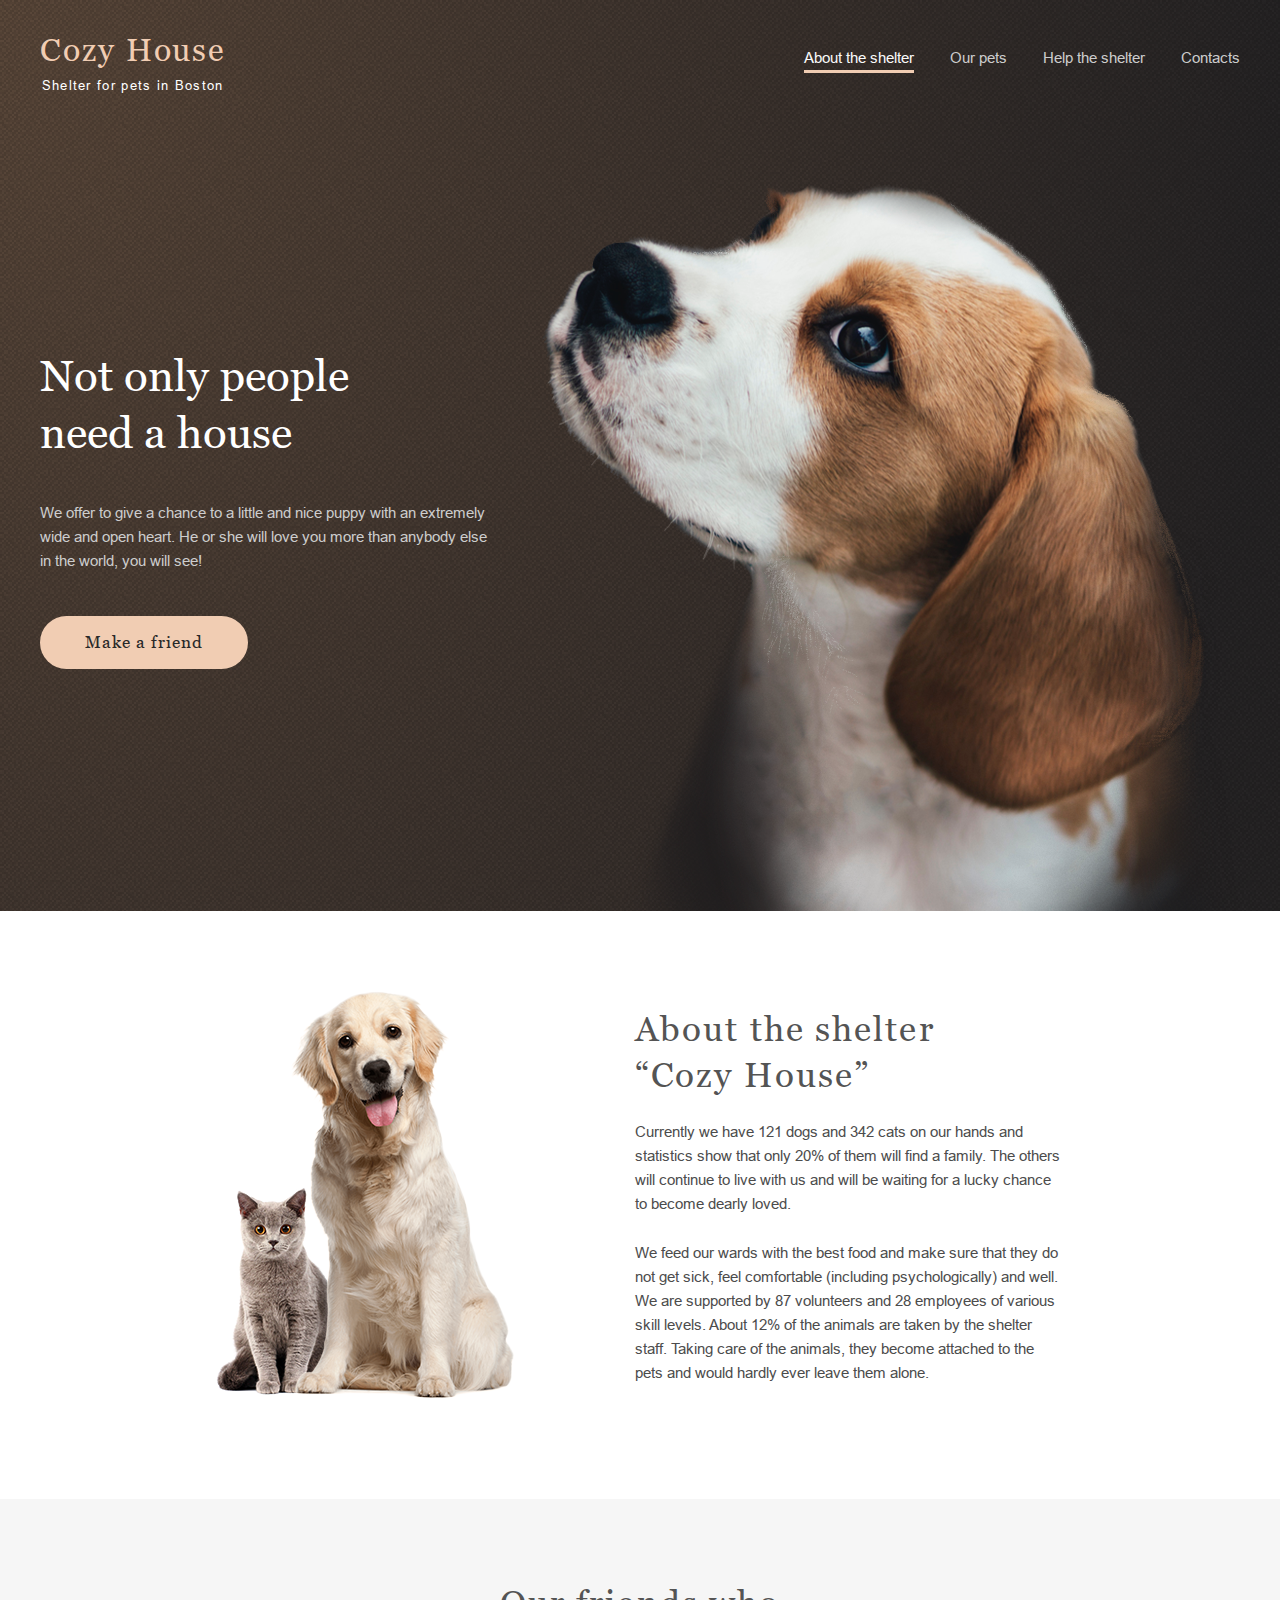
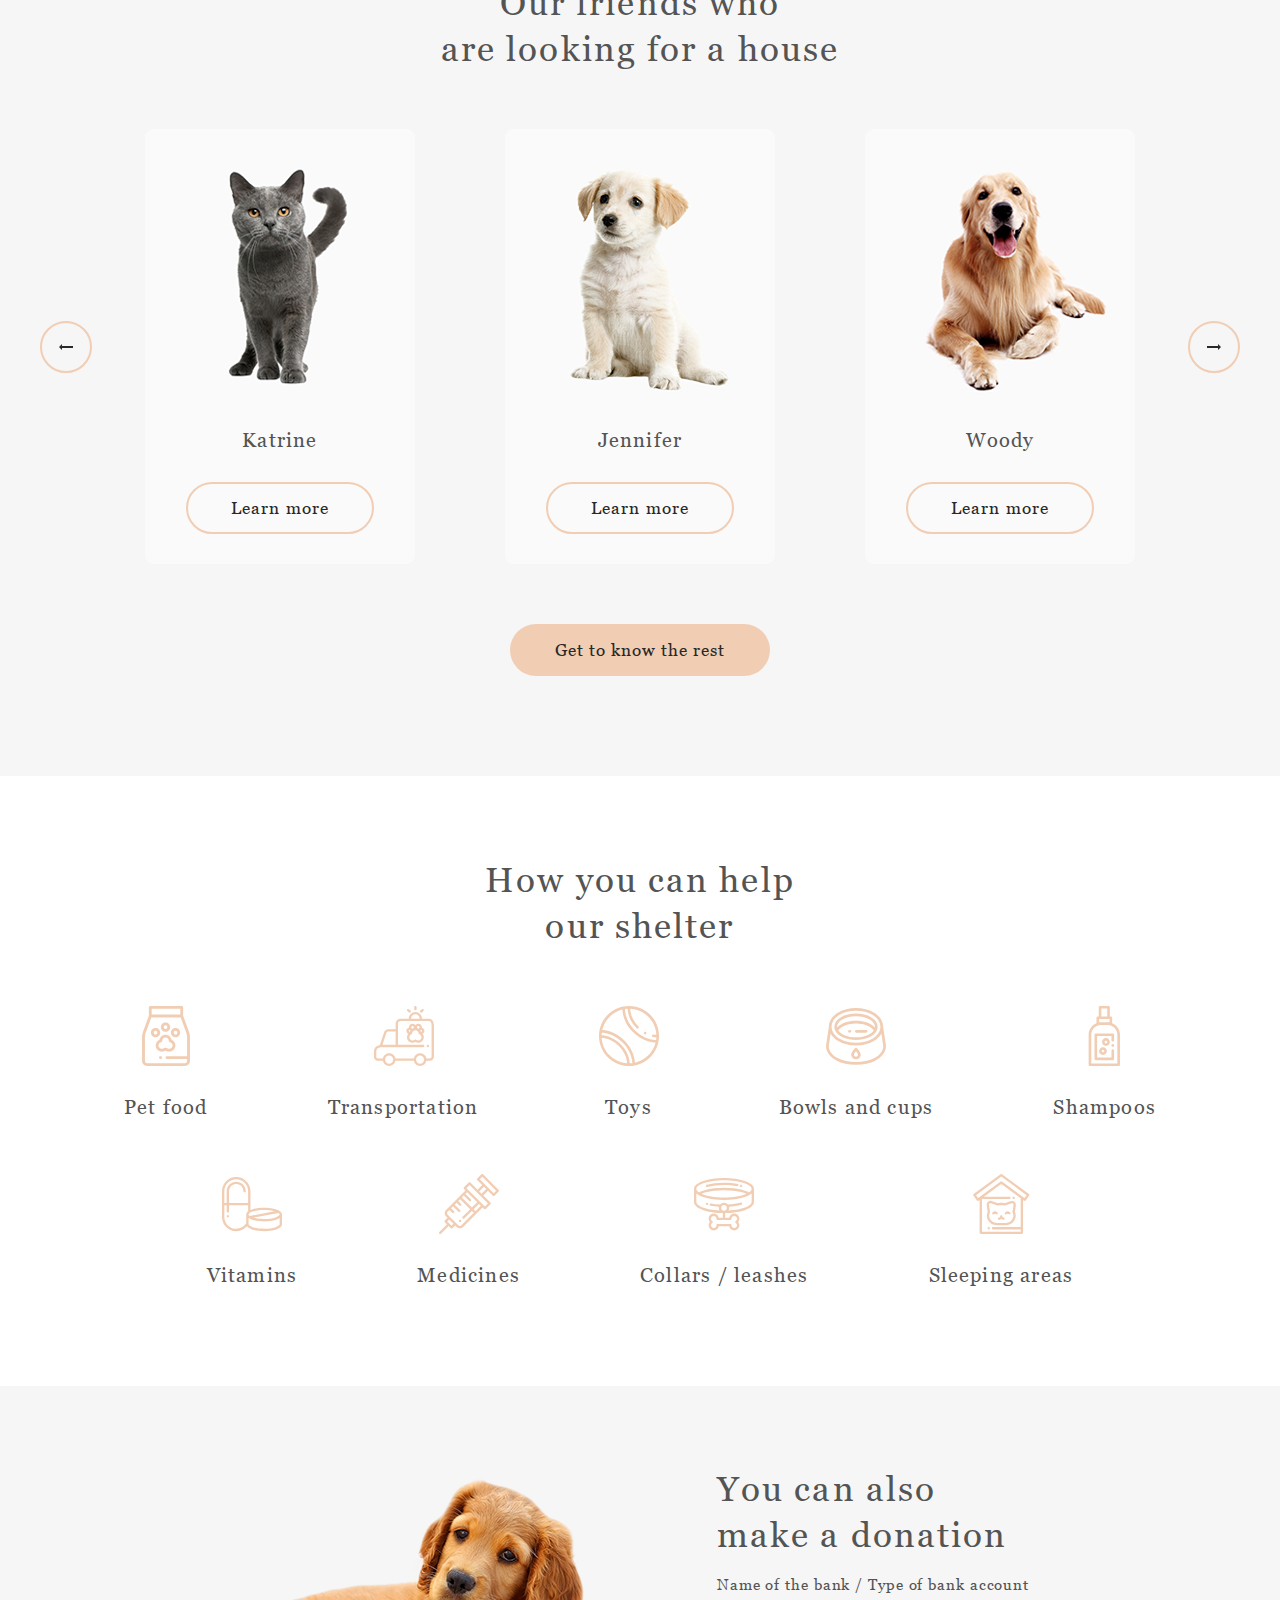
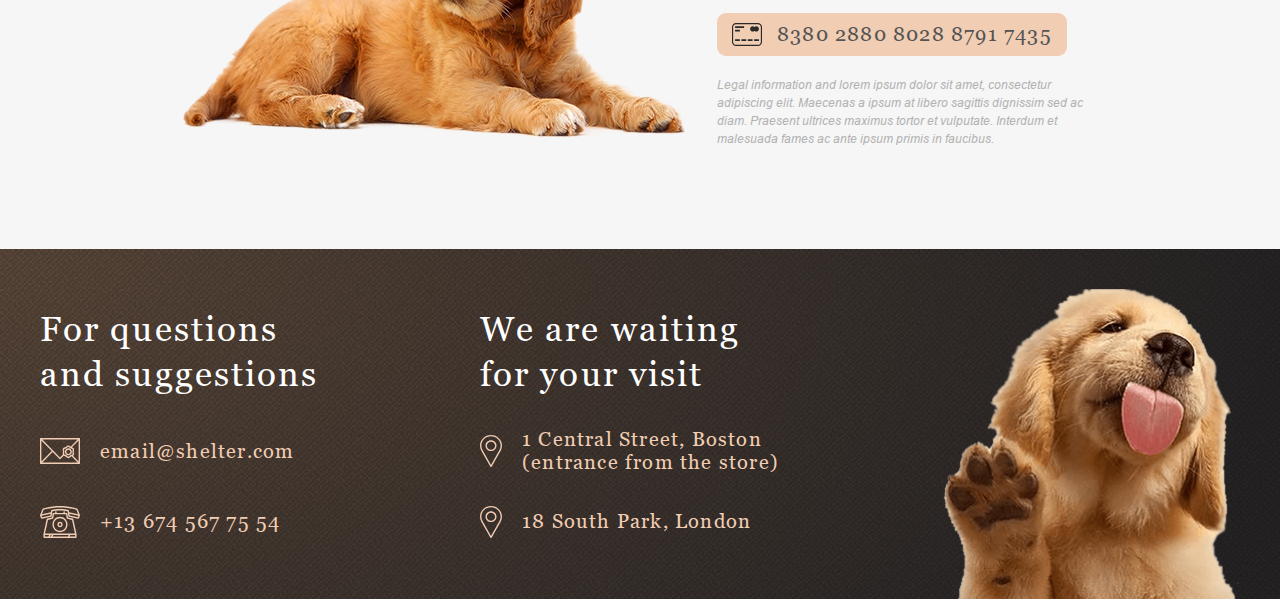
==== commit eb6a1583: "feat: add fonts" ====
--- a/shelter/index.html
+++ b/shelter/index.html
@@ -164,12 +164,10 @@
         <p class="in-addition__text">
           Name of the bank / Type of bank account
         </p>
-        <div class="credit-card in-addition__card">
+        <a href="#no_scroll" class="credit-card in-addition__card">
           <img src="./assets/icons/credit-card.svg" alt="Credit card" class="credit-card__icon">
-          <a href="#no_scroll" class="credit-card__link">
-            <span class="credit-card__number">8380 2880 8028 8791 7435</span>
-          </a>
-        </div>
+          <span class="credit-card__number">8380 2880 8028 8791 7435</span>
+        </a>
         <p class="in-addition__legal-info">
           Legal information and lorem ipsum dolor sit amet, consectetur adipiscing elit. Maecenas a ipsum at libero
           sagittis dignissim sed ac diam. Praesent ultrices maximus tortor et vulputate. Interdum et malesuada fames ac
--- a/shelter/style.css
+++ b/shelter/style.css
@@ -1,3 +1,26 @@
+@font-face {
+  font-family: 'Georgia';
+  font-style: normal;
+  font-weight: 400;
+  src: local('Georgia'),
+    url(./assets/fonts/georgia-regular.ttf) format('truetype');
+}
+
+@font-face {
+  font-family: 'Arial';
+  font-style: normal;
+  font-weight: 400;
+  src: local('Arial'), url(./assets/fonts/arial-regular.ttf) format('truetype');
+}
+
+@font-face {
+  font-family: 'Arial';
+  font-style: italic;
+  font-weight: 400;
+  src: local('Arial-Italic'), local('Arial Italic'),
+    url(./assets/fonts/arial-italic.ttf) format('truetype');
+}
+
 :root {
   scroll-behavior: smooth;
 
@@ -506,19 +529,13 @@
   line-height: 115%;
   letter-spacing: 0.06em;
   color: var(--color-dark-l);
+  text-decoration: none;
   background-color: var(--color-primary);
-  /* cursor: pointer; */
-}
-
-.credit-card__link {
-  color: inherit;
-  text-decoration-color: transparent;
-  transition: all 0.3s;
-}
-
-.credit-card__link:hover {
-  /* text-decoration: underline; */
-  text-decoration-color: inherit;
+  transition: all 0.3s;
+}
+
+.credit-card:hover {
+  background-color: var(--color-primary-light);
 }
 
 .credit-card__number {
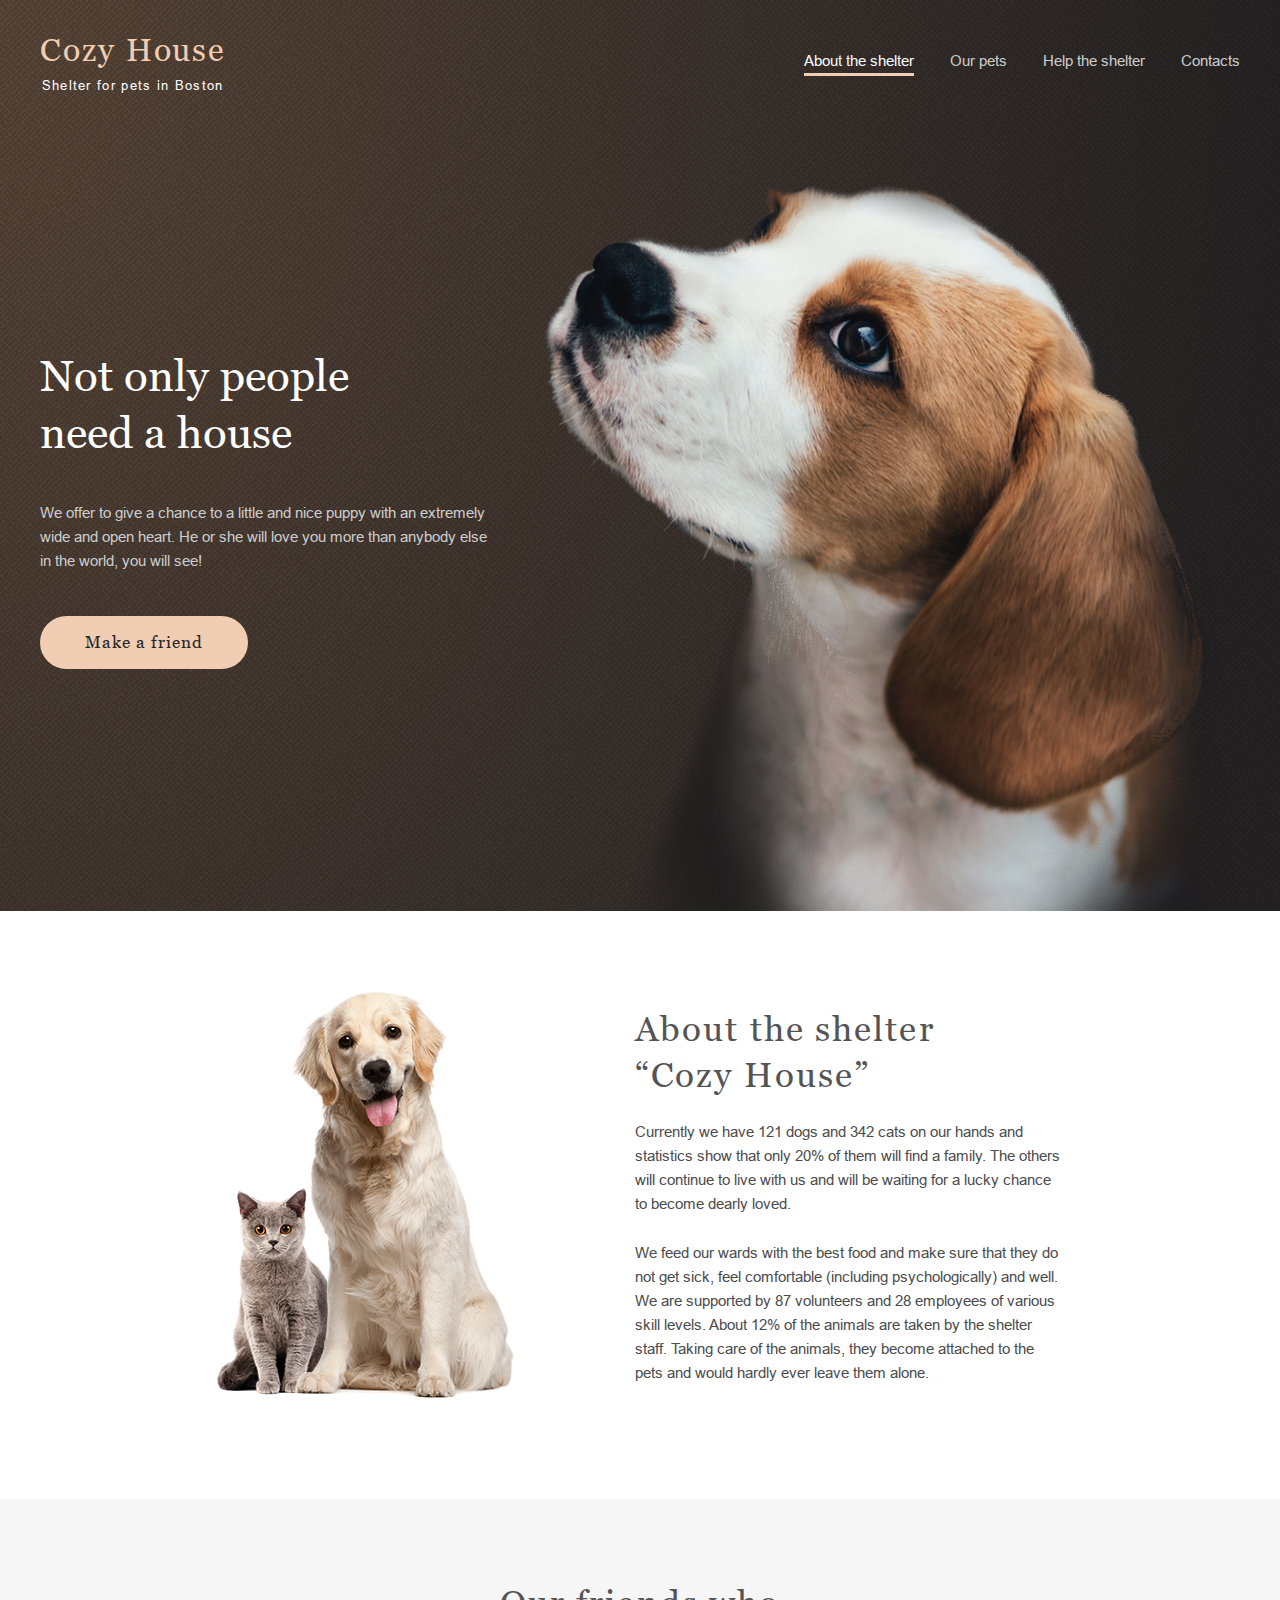
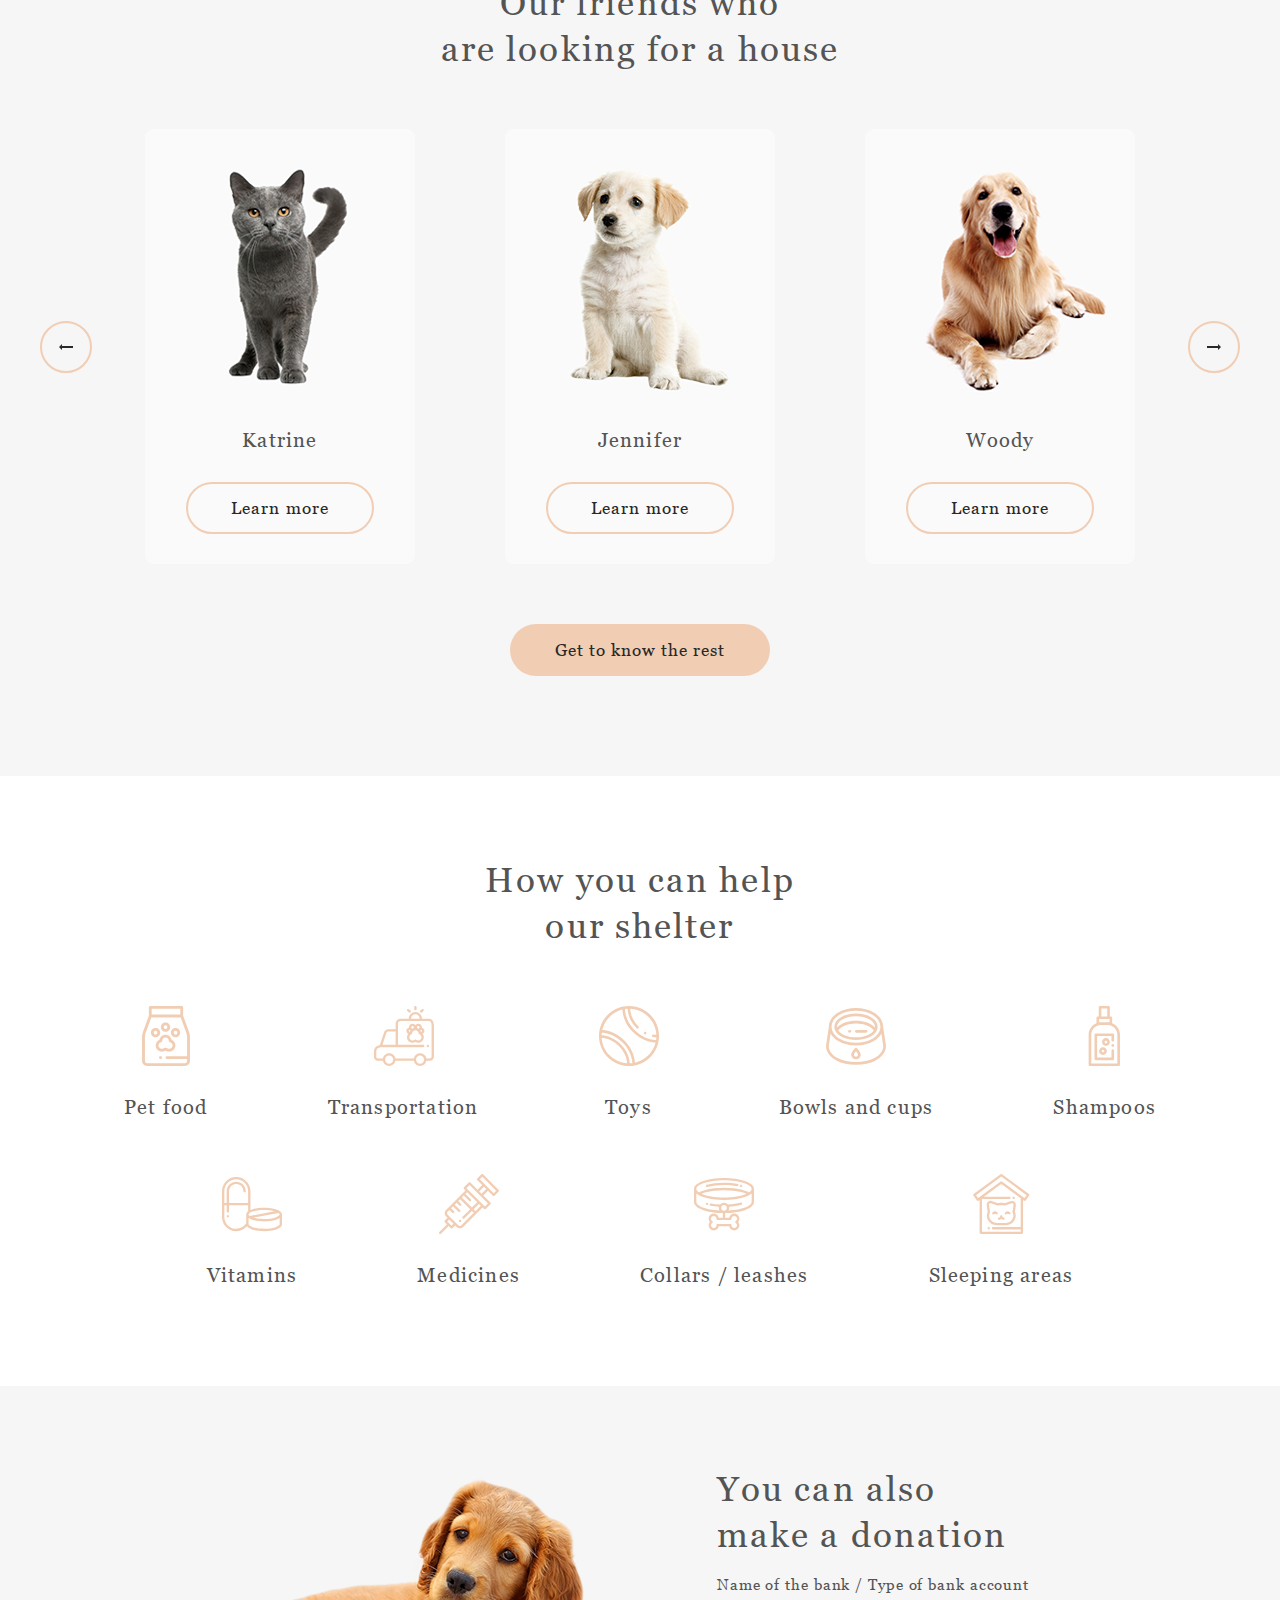
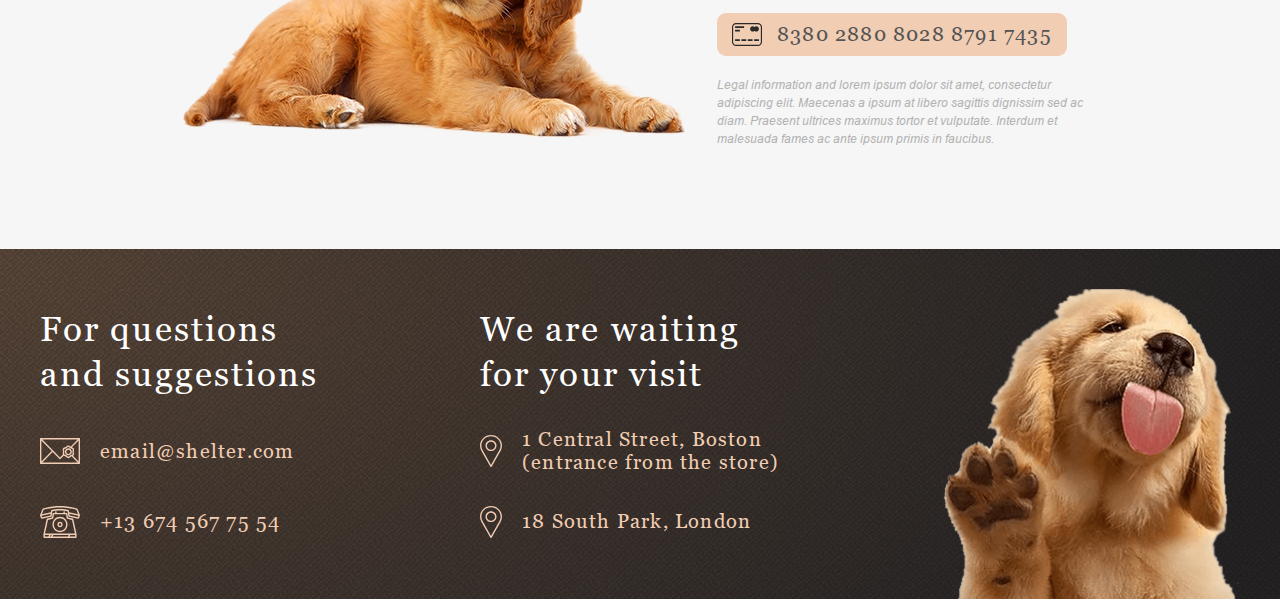
==== commit 78535d77: "feat: responsive layout main page" ====
--- a/shelter/index.html
+++ b/shelter/index.html
@@ -16,19 +16,20 @@
       <div class="container header__container">
         <a href="#" class="logo">
           <h1 class="logo__wordmark">
-            Cozy House
+            Cozy&nbsp;House
           </h1>
           <p class="logo__tagline">
-            Shelter for pets in Boston
+            Shelter&nbsp;for&nbsp;pets&nbsp;in&nbsp;Boston
           </p>
         </a>
         <div class="navigation">
+          <img src="./assets/icons/Burger.svg" alt="Burger" class="navigation__burger">
           <ul class="navigation__list">
             <li class="navigation__item navigation__item_selected">
-              <a href="#" class="navigation__link">About the shelter</a>
+              <a href="#" class="navigation__link">About&nbsp;the&nbsp;shelter</a>
             </li>
-            <li class="navigation__item"><a href="./pets.html" class="navigation__link">Our pets</a></li>
-            <li class="navigation__item"><a href="#help" class="navigation__link">Help the shelter</a></li>
+            <li class="navigation__item"><a href="./pets.html" class="navigation__link">Our&nbsp;pets</a></li>
+            <li class="navigation__item"><a href="#help" class="navigation__link">Help&nbsp;the&nbsp;shelter</a></li>
             <li class="navigation__item"><a href="#footer" class="navigation__link">Contacts</a></li>
           </ul>
         </div>
@@ -89,12 +90,12 @@
             <h4 class="ward-card__title">Katrine</h4>
             <a href="#no_scroll" class="button-link button-link_bordered ward-card__button">Learn more</a>
           </div>
-          <div class="ward-card slider__card">
+          <div class="ward-card ward-card_display_desktop-tablet slider__card">
             <img src="./assets/images/pets-jennifer.jpg" alt="Jennifer">
             <h4 class="ward-card__title">Jennifer</h4>
             <a href="#no_scroll" class="button-link button-link_bordered ward-card__button">Learn more</a>
           </div>
-          <div class="ward-card slider__card">
+          <div class="ward-card ward-card_display_desktop-only slider__card">
             <img src="./assets/images/pets-woody.jpg" alt="Woody">
             <h4 class="ward-card__title">Woody</h4>
             <a href="#no_scroll" class="button-link button-link_bordered ward-card__button">Learn more</a>
@@ -144,7 +145,7 @@
         </div>
         <div class="help-card help__card">
           <img src="./assets/icons/icon-collars-leashes.svg" alt="Collar" class="help-card__image">
-          <h4 class="help-card__title">Collars / leashes</h4>
+          <h4 class="help-card__title">Collars&nbsp;/&nbsp;leashes</h4>
         </div>
         <div class="help-card help__card">
           <img src="./assets/icons/icon-sleeping-area.svg" alt="Doghouse" class="help-card__image">
@@ -166,7 +167,7 @@
         </p>
         <a href="#no_scroll" class="credit-card in-addition__card">
           <img src="./assets/icons/credit-card.svg" alt="Credit card" class="credit-card__icon">
-          <span class="credit-card__number">8380 2880 8028 8791 7435</span>
+          <span class="credit-card__number">8380&nbsp;2880&nbsp;8028&nbsp;8791&nbsp;7435</span>
         </a>
         <p class="in-addition__legal-info">
           Legal information and lorem ipsum dolor sit amet, consectetur adipiscing elit. Maecenas a ipsum at libero
@@ -212,6 +213,8 @@
       <img src="./assets/images/footer-puppy.png" alt="Cute puppy" class="footer__image">
     </div>
   </footer>
+
+  <script src="./index.js"></script>
 </body>
 
 </html>--- a/shelter/style.css
+++ b/shelter/style.css
@@ -73,13 +73,33 @@
   line-height: 24px;
 }
 
+@media (max-width: 400px) {
+  h2,
+  h3 {
+    font-size: 25px;
+    line-height: 32.5px;
+    letter-spacing: 0.06em;
+  }
+}
+
 .container {
-  box-sizing: content-box;
   max-width: 1280px;
-  min-width: 1280px;
+  /* min-width: 1280px; */
   padding: 0 40px;
   margin: 0 auto;
   box-sizing: border-box;
+}
+
+@media (max-width: 900px) {
+  .container {
+    padding: 0 30px;
+  }
+}
+
+@media (max-width: 700px) {
+  .container {
+    padding: 0 20px;
+  }
 }
 
 .button-link {
@@ -115,7 +135,7 @@
   display: flex;
   align-items: center;
   justify-content: center;
-  width: 52px;
+  min-width: 52px;
   height: 52px;
   font-family: 'Georgia', serif;
   font-size: 20px;
@@ -183,6 +203,7 @@
 .header__container {
   display: flex;
   justify-content: space-between;
+  align-items: center;
 }
 
 .logo {
@@ -239,6 +260,10 @@
   --color-border: var(--color-primary);
 }
 
+.navigation__burger {
+  display: none;
+}
+
 .navigation__list {
   display: flex;
   padding: 0;
@@ -248,6 +273,7 @@
 .navigation__item {
   padding: 4px 0;
   color: var(--color-link);
+  border-bottom: 3px solid transparent;
   transition: all 0.3s;
   cursor: pointer;
 }
@@ -257,7 +283,7 @@
 }
 
 .navigation__item:active {
-  border-bottom: 3px solid var(--color-border);
+  border-color: var(--color-border);
   transition-duration: 0.1s;
 }
 
@@ -277,6 +303,16 @@
   cursor: inherit;
 }
 
+@media (max-width: 700px) {
+  .navigation__burger {
+    display: block;
+  }
+
+  .navigation__list {
+    display: none;
+  }
+}
+
 /* Not only section */
 
 .not-only {
@@ -291,7 +327,7 @@
 
 .not-only__heading {
   max-width: 400px;
-  margin-top: 164px;
+  margin-top: min(40%, 164px);
   margin-bottom: 40px;
   color: var(--color-light-xl);
 }
@@ -303,6 +339,69 @@
 
 .not-only__button {
   margin-top: 28px;
+  margin-bottom: 100px;
+}
+
+.not-only__image {
+  max-width: 698px;
+  min-width: 568px;
+  width: 100%;
+  /* object-fit: contain; */
+  align-self: end;
+}
+
+@media (max-width: 900px) {
+  .not-only {
+    padding-top: 31px;
+  }
+
+  .not-only__container {
+    flex-direction: column;
+    align-items: center;
+  }
+
+  .not-only__heading {
+    margin-top: 0px;
+  }
+
+  .not-only__button {
+    display: block;
+    width: fit-content;
+    margin-top: 43px;
+    margin-left: auto;
+    margin-right: auto;
+  }
+
+  .not-only__image {
+    max-width: 568px;
+    min-width: 260.5px;
+    /* align-self: end; */
+  }
+}
+
+@media (max-width: 400px) {
+  .not-only {
+    padding-top: 30px;
+  }
+
+  .not-only__container {
+    padding: 0 10px;
+  }
+
+  .not-only__content {
+    text-align: center;
+  }
+
+  .not-only__heading {
+    max-width: 200px;
+    margin-left: auto;
+    margin-right: auto;
+  }
+
+  .not-only__image {
+    width: 80%;
+    margin-top: 5px;
+  }
 }
 
 /* About section */
@@ -314,17 +413,16 @@
 .about__container {
   display: flex;
   justify-content: center;
-  /* align-items: center; */
-  /* padding: 0 175px; */
 }
 
 .about__image {
   max-height: 408px;
+  object-fit: contain;
 }
 
 .about__content {
   max-width: 430px;
-  margin-left: 120px;
+  margin-left: min(10%, 120px);
 }
 
 .about__heading {
@@ -337,6 +435,55 @@
   color: var(--color-dark-xl);
 }
 
+@media (max-width: 900px) {
+  .about {
+    padding: 66px 0 100px;
+  }
+
+  .about__container {
+    flex-direction: column-reverse;
+    align-items: center;
+  }
+
+  .about__image {
+    margin-top: 55px;
+  }
+
+  .about__content {
+    max-width: 430px;
+    margin-left: 0;
+  }
+
+  .about__image {
+    max-width: 300px;
+    min-width: 260px;
+    width: 80%;
+  }
+}
+
+@media (max-width: 400px) {
+  .about {
+    padding: 28px 0 43px;
+  }
+
+  .about__container {
+    padding: 0 25px;
+  }
+
+  .about__heading {
+    text-align: center;
+  }
+
+  .about__text {
+    margin: 22px 0;
+    text-align: justify;
+  }
+
+  .about__image {
+    margin-top: 19px;
+  }
+}
+
 /* Our friends section */
 
 .our-friends {
@@ -353,9 +500,9 @@
 .our-friends__heading {
   max-width: 400px;
   margin-top: 29px;
-  font-size: 35px;
+  /* font-size: 35px;
   letter-spacing: 0.06em;
-  line-height: 130%;
+  line-height: 130%; */
   color: var(--color-dark-l);
   text-align: center;
 }
@@ -373,6 +520,28 @@
   margin-top: 60px;
 }
 
+@media (max-width: 400px) {
+  .our-friends {
+    padding: 27px 0 26px;
+  }
+
+  .our-friends__container {
+    padding: 15px;
+  }
+
+  .our-friends__heading {
+    margin-top: 0;
+  }
+
+  .our-friends__slider {
+    margin-top: 16px;
+  }
+
+  .our-friends__button {
+    margin-top: 42px;
+  }
+}
+
 .slider {
   display: flex;
   justify-content: space-between;
@@ -384,6 +553,50 @@
   justify-content: space-between;
   width: 85%;
   max-width: 990px;
+  margin-left: 10px;
+  margin-right: 10px;
+}
+
+@media (max-width: 1100px) {
+  .slider__cards-wrapper {
+    justify-content: space-evenly;
+  }
+}
+
+@media (max-width: 900px) {
+  .slider__cards-wrapper {
+    justify-content: space-between;
+    max-width: 580px;
+  }
+}
+
+@media (max-width: 750px) {
+  .slider__cards-wrapper {
+    justify-content: center;
+  }
+}
+
+@media (max-width: 450px) {
+  .slider {
+    flex-wrap: wrap;
+    justify-content: space-around;
+  }
+
+  .slider__cards-wrapper {
+    order: -1;
+  }
+
+  .slider__button {
+    margin-top: 20px;
+  }
+
+  .slider__button:first-child {
+    margin-left: 12px;
+  }
+
+  .slider__button:last-child {
+    margin-right: 12px;
+  }
 }
 
 .pagination {
@@ -418,6 +631,7 @@
   flex-direction: column;
   align-items: center;
   padding-bottom: 30px;
+  min-width: 270px;
   background-color: var(--color-light-s);
   border-radius: 9px;
   overflow: hidden;
@@ -438,6 +652,18 @@
   margin: 30px 0;
 }
 
+@media (max-width: 1100px) {
+  .ward-card_display_desktop-only {
+    display: none;
+  }
+}
+
+@media (max-width: 750px) {
+  .ward-card_display_desktop-tablet {
+    display: none;
+  }
+}
+
 /* Help section */
 
 .help {
@@ -475,6 +701,50 @@
 
 .help-card__title {
   margin-top: 30px;
+}
+
+@media (max-width: 1100px) {
+  .help {
+    padding-bottom: 60px;
+  }
+
+  .help__card {
+    margin: 14px 30px;
+    width: 170px;
+  }
+}
+
+@media (max-width: 520px) {
+  .help__card {
+    margin: 9px 0 0;
+    width: 120px;
+  }
+
+  .help__cards-wrapper {
+    justify-content: space-between;
+    margin-top: 8px;
+  }
+
+  .help-card__image {
+    max-width: 50px;
+  }
+
+  .help-card__title {
+    margin-top: 21px;
+    font-size: 15px;
+    line-height: 110%;
+  }
+}
+
+@media (max-width: 400px) {
+  .help {
+    padding: 42px 0 23px;
+  }
+
+  .help__heading {
+    max-width: 260px;
+    margin-top: 0;
+  }
 }
 
 /* In addition section */
@@ -518,6 +788,57 @@
   font-size: 12px;
   line-height: 18px; /* or 150% */
   color: var(--color-dark-m);
+}
+
+@media (max-width: 1000px) {
+  .in-addition {
+    padding-top: 71px;
+    padding-bottom: 100px;
+  }
+
+  .in-addition__container {
+    flex-direction: column-reverse;
+  }
+
+  .in-addition__content {
+    margin-left: 0;
+  }
+
+  .in-addition__image {
+    margin-top: 48px;
+    max-width: 505px;
+    min-width: 260px;
+    width: 90%;
+  }
+}
+
+@media (max-width: 400px) {
+  .in-addition {
+    padding-top: 32px;
+    padding-bottom: 42px;
+  }
+
+  .in-addition__heading {
+    text-align: center;
+    margin-bottom: 23px;
+  }
+
+  .in-addition__text {
+    text-align: center;
+    letter-spacing: 0;
+  }
+
+  .in-addition__card {
+    margin-top: 9px;
+  }
+
+  .in-addition__legal-info {
+    text-align: justify;
+  }
+
+  .in-addition__image {
+    margin-top: 30px;
+  }
 }
 
 .credit-card {
@@ -542,6 +863,13 @@
   margin-left: 15px;
 }
 
+@media (max-width: 420px) {
+  .credit-card {
+    font-size: 15px;
+    line-height: 150%;
+  }
+}
+
 /* Footer */
 
 .footer {
@@ -551,6 +879,7 @@
 .footer__container {
   display: flex;
   justify-content: space-between;
+  flex-wrap: wrap;
 }
 
 .footer__info {
@@ -559,6 +888,7 @@
   justify-content: space-between;
   margin-top: 17px;
   max-width: 300px;
+  min-width: 300px;
   height: 232px;
 }
 
@@ -591,3 +921,46 @@
 .footer__image {
   margin-left: 20px;
 }
+
+@media (max-width: 1020px) {
+  .footer {
+    padding-top: 13px;
+  }
+
+  .footer__container {
+    justify-content: space-evenly;
+  }
+
+  .footer__image {
+    margin-left: 0;
+    margin-top: 67px;
+    max-width: 300px;
+    min-width: 260px;
+    width: 90%;
+  }
+}
+
+@media (max-width: 400px) {
+  .footer__info {
+    align-items: center;
+    height: 208px;
+  }
+
+  .footer__info:last-of-type {
+    height: 222px;
+    margin-top: 40px;
+  }
+
+  .footer__heading {
+    max-width: 280px;
+    text-align: center;
+  }
+
+  .footer__info:last-of-type .footer__link {
+    align-self: flex-start;
+  }
+
+  .footer__image {
+    margin-top: 40px;
+  }
+}
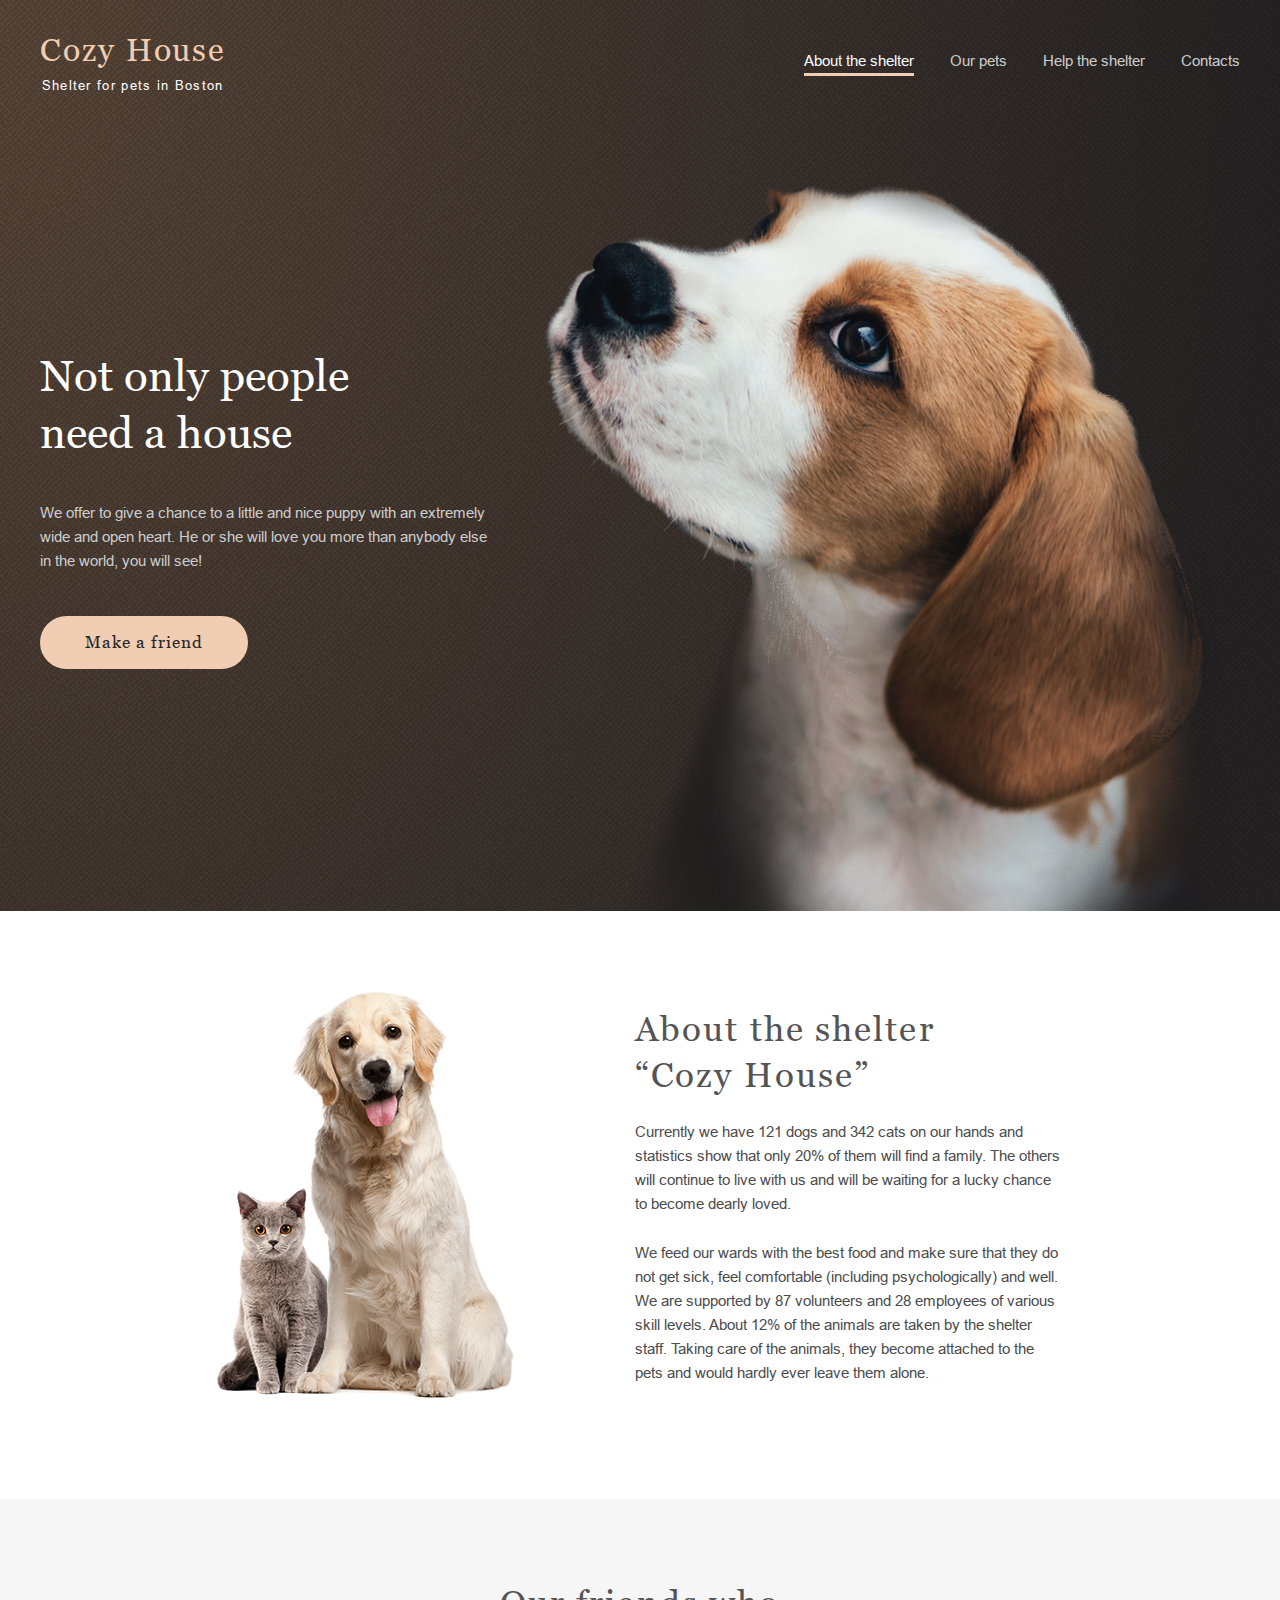
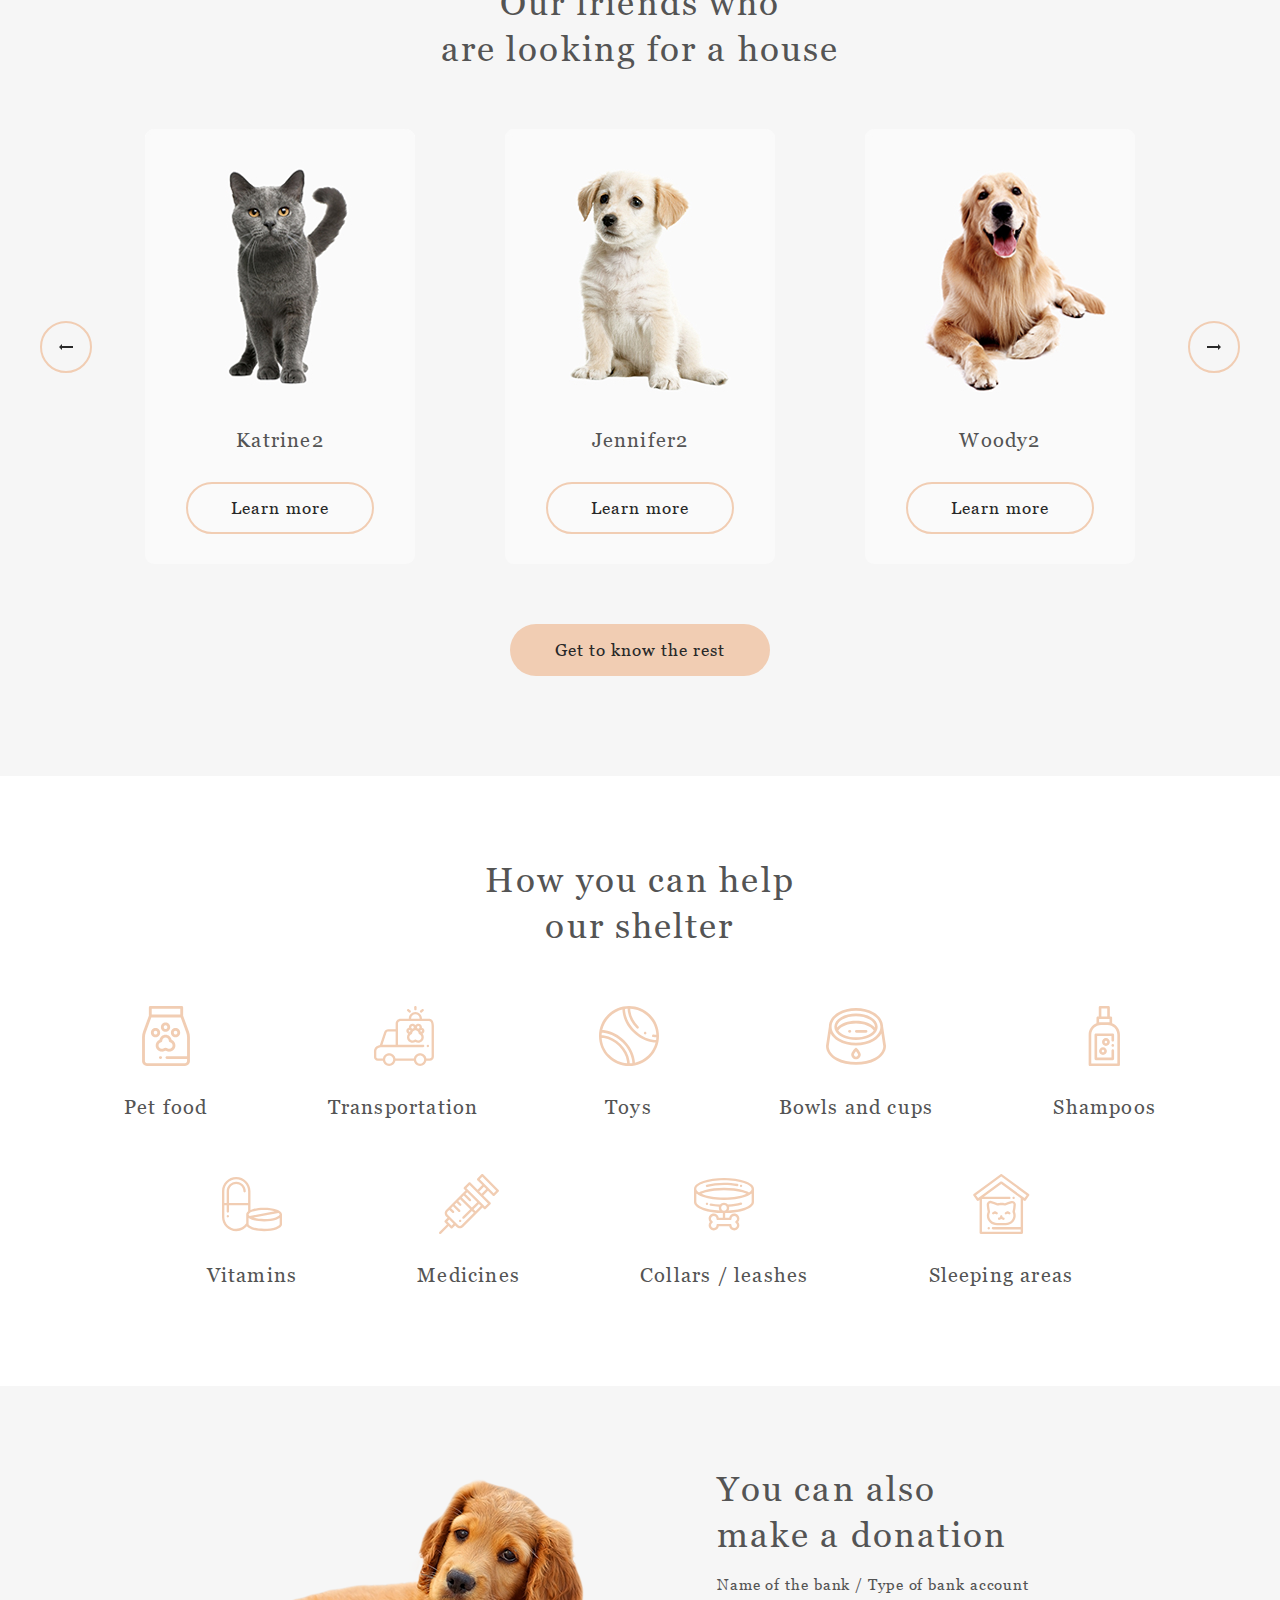
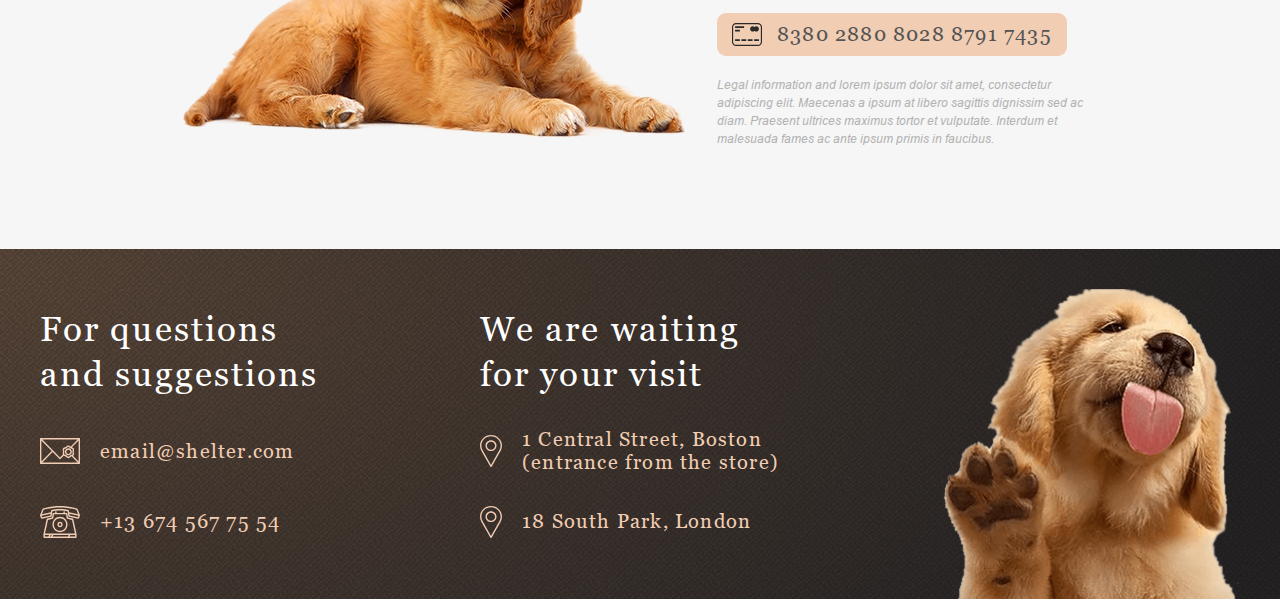
==== commit 950ffa47: "feat: implement slider" ====
--- a/shelter/index.html
+++ b/shelter/index.html
@@ -23,7 +23,7 @@
           </p>
         </a>
         <div class="navigation">
-          <img src="./assets/icons/Burger.svg" alt="Burger" class="navigation__burger">
+          <div class="navigation__backdrop"></div>
           <ul class="navigation__list">
             <li class="navigation__item navigation__item_selected">
               <a href="#" class="navigation__link">About&nbsp;the&nbsp;shelter</a>
@@ -32,6 +32,11 @@
             <li class="navigation__item"><a href="#help" class="navigation__link">Help&nbsp;the&nbsp;shelter</a></li>
             <li class="navigation__item"><a href="#footer" class="navigation__link">Contacts</a></li>
           </ul>
+          <div class="navigation__burger">
+            <div class="navigation__burger-line"></div>
+            <div class="navigation__burger-line"></div>
+            <div class="navigation__burger-line"></div>
+          </div>
         </div>
       </div>
     </header>
@@ -84,21 +89,61 @@
         <button class="nav-button slider__button">
           <span class="nav-button__ico nav-button__ico_left-arrow"></span>
         </button>
-        <div class="slider__cards-wrapper">
-          <div class="ward-card slider__card">
-            <img src="./assets/images/pets-katrine.jpg" alt="Katrine">
-            <h4 class="ward-card__title">Katrine</h4>
-            <a href="#no_scroll" class="button-link button-link_bordered ward-card__button">Learn more</a>
-          </div>
-          <div class="ward-card ward-card_display_desktop-tablet slider__card">
-            <img src="./assets/images/pets-jennifer.jpg" alt="Jennifer">
-            <h4 class="ward-card__title">Jennifer</h4>
-            <a href="#no_scroll" class="button-link button-link_bordered ward-card__button">Learn more</a>
-          </div>
-          <div class="ward-card ward-card_display_desktop-only slider__card">
-            <img src="./assets/images/pets-woody.jpg" alt="Woody">
-            <h4 class="ward-card__title">Woody</h4>
-            <a href="#no_scroll" class="button-link button-link_bordered ward-card__button">Learn more</a>
+        <div class="slider__window">
+          <div class="slider__window-inner">
+            <div class="slider__cards-wrapper">
+              <div class="ward-card slider__card" data-card-number="4">
+                <img src="./assets/images/pets-katrine.jpg" alt="Katrine">
+                <h4 class="ward-card__title">Katrine</h4>
+                <a href="#no_scroll" class="button-link button-link_bordered ward-card__button">Learn more</a>
+              </div>
+              <div class="ward-card ward-card_display_desktop-tablet slider__card" data-card-number="0">
+                <img src="./assets/images/pets-jennifer.jpg" alt="Jennifer">
+                <h4 class="ward-card__title">Jennifer</h4>
+                <a href="#no_scroll" class="button-link button-link_bordered ward-card__button">Learn more</a>
+              </div>
+              <div class="ward-card ward-card_display_desktop-only slider__card" data-card-number="2">
+                <img src="./assets/images/pets-woody.jpg" alt="Woody">
+                <h4 class="ward-card__title">Woody</h4>
+                <a href="#no_scroll" class="button-link button-link_bordered ward-card__button">Learn more</a>
+              </div>
+            </div>
+
+            <div class="slider__cards-wrapper">
+              <div class="ward-card slider__card" data-card-number="4">
+                <img src="./assets/images/pets-katrine.jpg" alt="Katrine">
+                <h4 class="ward-card__title">Katrine2</h4>
+                <a href="#no_scroll" class="button-link button-link_bordered ward-card__button">Learn more</a>
+              </div>
+              <div class="ward-card ward-card_display_desktop-tablet slider__card" data-card-number="0">
+                <img src="./assets/images/pets-jennifer.jpg" alt="Jennifer">
+                <h4 class="ward-card__title">Jennifer2</h4>
+                <a href="#no_scroll" class="button-link button-link_bordered ward-card__button">Learn more</a>
+              </div>
+              <div class="ward-card ward-card_display_desktop-only slider__card" data-card-number="2">
+                <img src="./assets/images/pets-woody.jpg" alt="Woody">
+                <h4 class="ward-card__title">Woody2</h4>
+                <a href="#no_scroll" class="button-link button-link_bordered ward-card__button">Learn more</a>
+              </div>
+            </div>
+
+            <div class="slider__cards-wrapper">
+              <div class="ward-card slider__card" data-card-number="4">
+                <img src="./assets/images/pets-katrine.jpg" alt="Katrine">
+                <h4 class="ward-card__title">Katrine3</h4>
+                <a href="#no_scroll" class="button-link button-link_bordered ward-card__button">Learn more</a>
+              </div>
+              <div class="ward-card ward-card_display_desktop-tablet slider__card" data-card-number="0">
+                <img src="./assets/images/pets-jennifer.jpg" alt="Jennifer">
+                <h4 class="ward-card__title">Jennifer3</h4>
+                <a href="#no_scroll" class="button-link button-link_bordered ward-card__button">Learn more</a>
+              </div>
+              <div class="ward-card ward-card_display_desktop-only slider__card" data-card-number="2">
+                <img src="./assets/images/pets-woody.jpg" alt="Woody">
+                <h4 class="ward-card__title">Woody3</h4>
+                <a href="#no_scroll" class="button-link button-link_bordered ward-card__button">Learn more</a>
+              </div>
+            </div>
           </div>
         </div>
         <button class="nav-button slider__button">
@@ -106,6 +151,39 @@
         </button>
       </div>
       <a href="./pets.html" class="button-link button-link_colored our-friends__button">Get to know the rest</a>
+    </div>
+    <div class="ward-modal">
+      <div class="ward-modal__card">
+        <img src="./assets/modal/jennifer.png" alt="Jennifer" class="ward-modal__image">
+        <div class="ward-modal__content">
+          <h3 class="ward-modal__heading">Jennifer</h3>
+          <h4 class="ward-modal__subheading">Dog - Labrador</h4>
+          <p class="ward-modal__description">Jennifer is a sweet 2 months old Labrador that is patiently waiting to find
+            a new forever home. This girl really enjoys being able to go outside to run and play, but won't hesitate to
+            play up a storm in the house if she has all of her favorite toys.</p>
+          <ul class="ward-modal__list">
+            <li class="ward-modal__list-item">
+              <span class="ward-modal__list-heading">Age:</span>
+              2 months
+            </li>
+            <li class="ward-modal__list-item">
+              <span class="ward-modal__list-heading">Inoculations:</span>
+              none
+            </li>
+            <li class="ward-modal__list-item">
+              <span class="ward-modal__list-heading">Diseases:</span>
+              none
+            </li>
+            <li class="ward-modal__list-item">
+              <span class="ward-modal__list-heading">Parasites:</span>
+              none
+            </li>
+          </ul>
+        </div>
+        <button class="nav-button ward-modal__button">
+          <span class="nav-button__ico nav-button__ico_cross"></span>
+        </button>
+      </div>
     </div>
   </section>
 
@@ -214,7 +292,7 @@
     </div>
   </footer>
 
-  <script src="./index.js"></script>
+  <script src="./index.js" type="module"></script>
 </body>
 
 </html>--- a/shelter/style.css
+++ b/shelter/style.css
@@ -4,6 +4,14 @@
   font-weight: 400;
   src: local('Georgia'),
     url(./assets/fonts/georgia-regular.ttf) format('truetype');
+}
+
+@font-face {
+  font-family: 'Georgia';
+  font-style: normal;
+  font-weight: bold;
+  src: local('Georgia Bold'),
+    url(./assets/fonts/georgia-bold.ttf) format('truetype');
 }
 
 @font-face {
@@ -34,11 +42,16 @@
   --color-dark-l: #545454;
   --color-dark-xl: #4c4c4c;
   --color-dark-3xl: #292929;
+  --color-backdrop: rgba(41, 41, 41, 0.6);
 }
 
 body {
   margin: 0;
   font-family: 'Arial', sans-serif;
+}
+
+.no-scroll {
+  overflow-y: hidden;
 }
 
 h1,
@@ -189,6 +202,10 @@
   background-image: url(./assets/icons/Arrow-right.svg);
 }
 
+.nav-button__ico_cross {
+  background-image: url(./assets/icons/Vector.svg);
+}
+
 .gradient-background {
   background: url(./assets/images/noise_transparent@2x.png),
     radial-gradient(100% 215.42% at 0% 0%, #5b483a 0%, #262425 100%), #211f20;
@@ -251,13 +268,21 @@
   --color-hover: var(--color-light-s);
   --color-selected: var(--color-light-s);
   --color-border: var(--color-primary);
-}
-
-.navigation_dark {
+  --color-burger: var(--color-primary);
+  --color-menu-background: var(--color-dark-3xl);
+}
+
+.navigation_light {
   --color-link: var(--color-dark-l);
   --color-hover: var(--color-dark-3xl);
   --color-selected: var(--color-dark-3xl);
   --color-border: var(--color-primary);
+  --color-burger: black;
+  --color-menu-background: var(--color-light-xl);
+}
+
+.navigation__backdrop {
+  visibility: hidden;
 }
 
 .navigation__burger {
@@ -303,13 +328,71 @@
   cursor: inherit;
 }
 
-@media (max-width: 700px) {
+@media (max-width: 767px) {
   .navigation__burger {
-    display: block;
+    display: flex;
+    flex-direction: column;
+    row-gap: 8px;
+    position: relative;
+    cursor: pointer;
+    transition: rotate 0.4s;
+  }
+
+  .navigation__burger_rotated {
+    rotate: 90deg;
+  }
+
+  .navigation__burger-line {
+    width: 30px;
+    height: 2px;
+    background-color: var(--color-burger);
+  }
+
+  .navigation__backdrop {
+    position: fixed;
+    top: 0;
+    right: 0;
+    bottom: 0;
+    left: 0;
+    background-color: var(--color-backdrop);
+    opacity: 0;
+    transition: opacity linear 0.4s, visibility 0s 0.4s;
+  }
+
+  .navigation__backdrop_visible {
+    visibility: visible;
+    opacity: 1;
+    transition-delay: 0s;
   }
 
   .navigation__list {
-    display: none;
+    position: fixed;
+    top: 0;
+    right: 0;
+    bottom: 0;
+    flex-direction: column;
+    align-items: center;
+    justify-content: center;
+    row-gap: 39px;
+    margin: 0;
+    width: min(320px, 100%);
+    background-color: var(--color-menu-background);
+    font-size: 32px;
+    line-height: 50px;
+    transform: translateX(100%);
+    transition: transform 0.4s;
+  }
+
+  .navigation__list_open {
+    transform: translateX(0%);
+  }
+
+  .navigation__item {
+    padding: 0;
+  }
+
+  .navigation__item:not(:first-child) {
+    margin-left: 0;
   }
 }
 
@@ -520,6 +603,13 @@
   margin-top: 60px;
 }
 
+@media (max-width: 900px) {
+  .our-friends__pagination {
+    margin-top: -7px;
+    margin-bottom: -24px;
+  }
+}
+
 @media (max-width: 400px) {
   .our-friends {
     padding: 27px 0 26px;
@@ -540,6 +630,11 @@
   .our-friends__button {
     margin-top: 42px;
   }
+
+  .our-friends__pagination {
+    margin-top: 16px;
+    margin-bottom: 1px;
+  }
 }
 
 .slider {
@@ -548,13 +643,35 @@
   align-items: center;
 }
 
-.slider__cards-wrapper {
-  display: flex;
-  justify-content: space-between;
+.slider__window {
   width: 85%;
   max-width: 990px;
   margin-left: 10px;
   margin-right: 10px;
+  overflow-x: hidden;
+}
+
+.slider__window-inner {
+  display: flex;
+  column-gap: 30px;
+  transform: translateX(calc(-100% - 30px));
+  transition: transform 0s;
+}
+
+.slider__window-inner_move-left {
+  transform: translateX(0);
+  transition: transform 0.5s;
+}
+
+.slider__window-inner_move-right {
+  transform: translateX(calc(-2 * 100% - 2 * 30px));
+  transition: transform 0.5s;
+}
+
+.slider__cards-wrapper {
+  display: flex;
+  justify-content: space-between;
+  min-width: 100%;
 }
 
 @media (max-width: 1100px) {
@@ -564,9 +681,12 @@
 }
 
 @media (max-width: 900px) {
+  .slider__window {
+    max-width: 580px;
+  }
+
   .slider__cards-wrapper {
     justify-content: space-between;
-    max-width: 580px;
   }
 }
 
@@ -582,7 +702,8 @@
     justify-content: space-around;
   }
 
-  .slider__cards-wrapper {
+  .slider__window {
+    width: 100%;
     order: -1;
   }
 
@@ -604,26 +725,36 @@
   flex-direction: column;
   justify-content: space-between;
   align-items: center;
+  row-gap: 60px;
 }
 
 .pagination__cards-wrapper {
   display: flex;
   flex-wrap: wrap;
-  justify-content: space-between;
-}
-
-.pagination__card {
-  margin-bottom: 30px;
+  justify-content: center;
+  gap: 30px 40px;
 }
 
 .pagination__navigation {
   display: flex;
   align-items: center;
-  margin-top: 30px;
-}
-
-.pagination__button {
-  margin: 0 10px;
+  column-gap: 20px;
+}
+
+@media (max-width: 900px) {
+  .pagination {
+    row-gap: 40px;
+  }
+}
+
+@media (max-width: 400px) {
+  .pagination {
+    row-gap: 42px;
+  }
+
+  .pagination__navigation {
+    column-gap: 10px;
+  }
 }
 
 .ward-card {
@@ -661,6 +792,185 @@
 @media (max-width: 750px) {
   .ward-card_display_desktop-tablet {
     display: none;
+  }
+}
+
+.ward-modal {
+  display: none;
+  align-items: center;
+  justify-content: center;
+  background-color: var(--color-backdrop);
+  position: fixed;
+  top: 0;
+  right: 0;
+  bottom: 0;
+  left: 0;
+}
+
+.ward-modal_open {
+  display: flex;
+}
+
+.ward-modal__card {
+  display: flex;
+  box-sizing: border-box;
+  max-width: 900px;
+  width: 82%;
+  padding-right: 20px;
+  position: relative;
+  background-color: var(--color-light-s);
+  box-shadow: 0px 2px 35px 14px rgba(13, 13, 13, 0.04);
+  border-radius: 9px;
+}
+
+.ward-modal__image {
+  align-self: center;
+  max-width: 500px;
+  width: 60%;
+  border-radius: 9px;
+}
+
+.ward-modal__content {
+  margin-left: 30px;
+}
+
+.ward-modal__heading {
+  margin-top: 51px;
+  margin-bottom: 9px;
+  color: black;
+}
+
+.ward-modal__subheading {
+  margin-top: 9px;
+  margin-bottom: 40px;
+  color: black;
+}
+
+.ward-modal__description {
+  font-family: 'Georgia', serif;
+  letter-spacing: 0.06em;
+  line-height: 16.5px;
+}
+
+.ward-modal__list {
+  margin-bottom: 50px;
+  margin-top: 44px;
+  padding-left: 14px;
+  font-family: 'Georgia', serif;
+  font-size: 15px;
+  letter-spacing: 0.06em;
+  line-height: 16.5px;
+  list-style-type: none;
+}
+
+.ward-modal__list-item {
+  margin-bottom: 11px;
+  position: relative;
+}
+
+.ward-modal__list-item::before {
+  content: '';
+  display: inline-block;
+  width: 4px;
+  height: 4px;
+  position: absolute;
+  left: -14px;
+  top: 6px;
+  border-radius: 50%;
+  background-color: var(--color-primary);
+}
+
+.ward-modal__list-heading {
+  font-weight: bold;
+}
+
+.ward-modal__button {
+  position: absolute;
+  top: -52px;
+  right: -42px;
+}
+
+@media (max-width: 900px) {
+  .ward-modal__card {
+    padding-right: 9px;
+  }
+
+  .ward-modal__image {
+    max-width: 350px;
+    width: 57%;
+  }
+
+  .ward-modal__content {
+    margin-left: 10px;
+  }
+
+  .ward-modal__heading {
+    margin-top: 10px;
+  }
+
+  .ward-modal__subheading {
+    margin-bottom: 23px;
+  }
+
+  .ward-modal__description {
+    font-size: 13px;
+    letter-spacing: 0.06em;
+    line-height: 14.3px;
+  }
+
+  .ward-modal__list {
+    margin-top: 18px;
+    margin-bottom: 10px;
+  }
+
+  .ward-modal__list-item {
+    margin-bottom: 6px;
+  }
+}
+
+@media (max-width: 600px) {
+  .ward-modal__card {
+    width: 75%;
+  }
+
+  .ward-modal__image {
+    display: none;
+  }
+
+  .ward-modal__heading {
+    margin-top: 17px;
+    text-align: center;
+  }
+
+  .ward-modal__subheading {
+    margin-top: 16px;
+    margin-bottom: 21px;
+    text-align: center;
+  }
+
+  .ward-modal__description {
+    text-align: justify;
+  }
+
+  .ward-modal__list {
+    margin-top: 21px;
+    margin-bottom: 10px;
+  }
+
+  .ward-modal__list-item {
+    margin-bottom: 7px;
+  }
+
+  .ward-modal__button {
+    position: absolute;
+    top: -52px;
+    right: -30px;
+  }
+}
+
+@media (max-width: 400px) {
+  .ward-modal__heading {
+    font-size: 35px;
   }
 }
 
